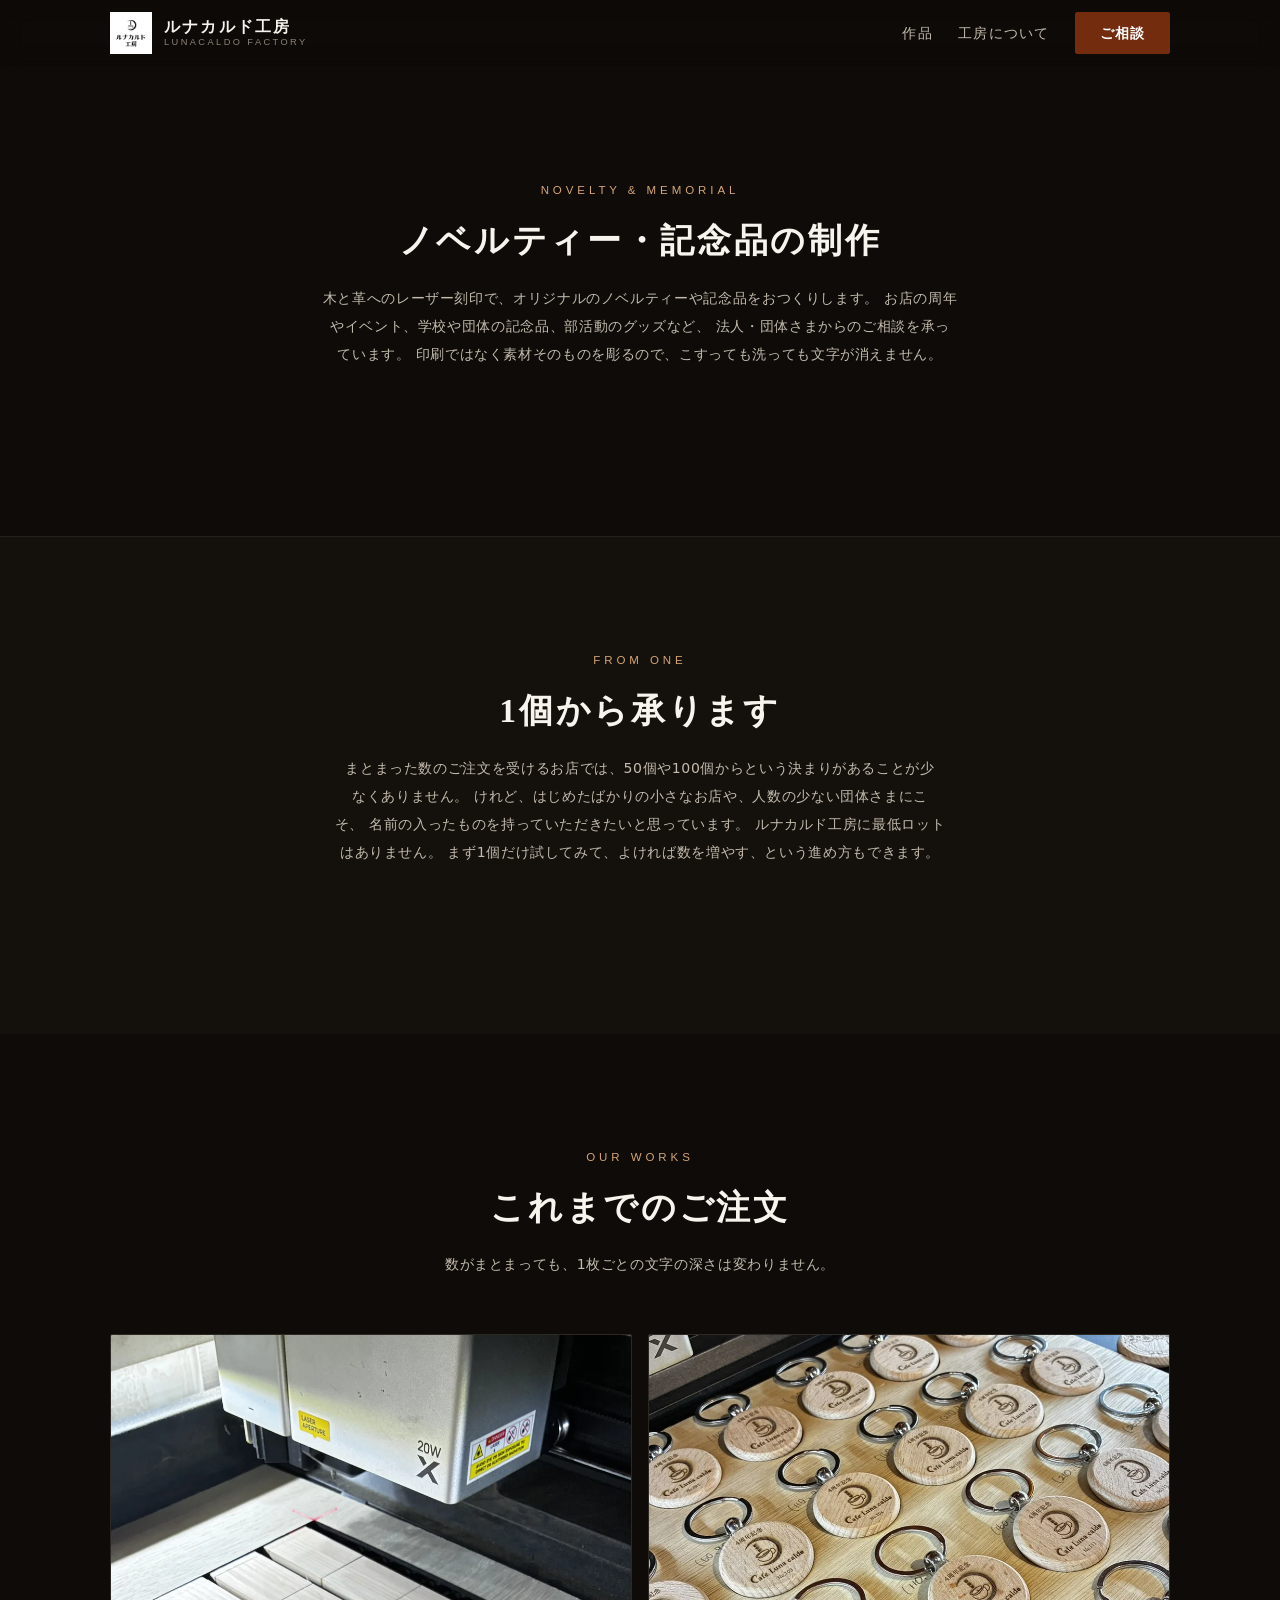
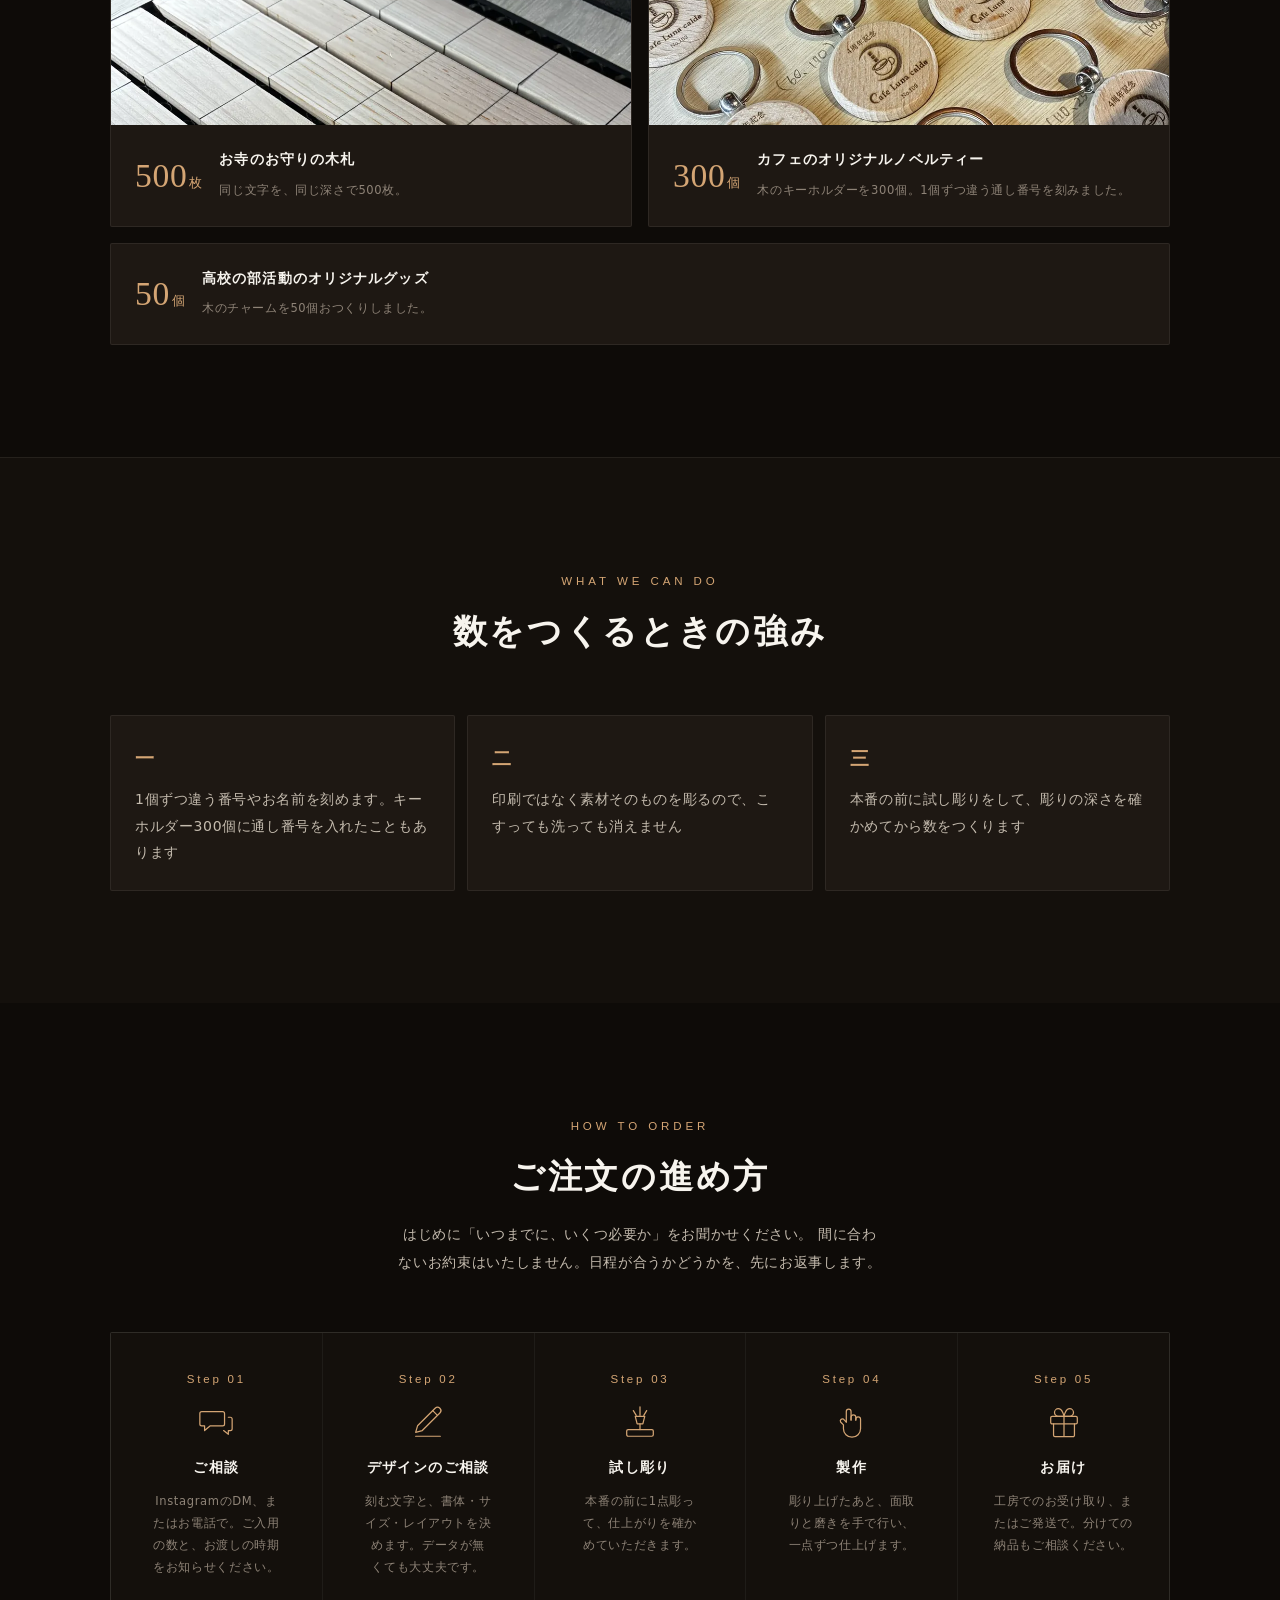
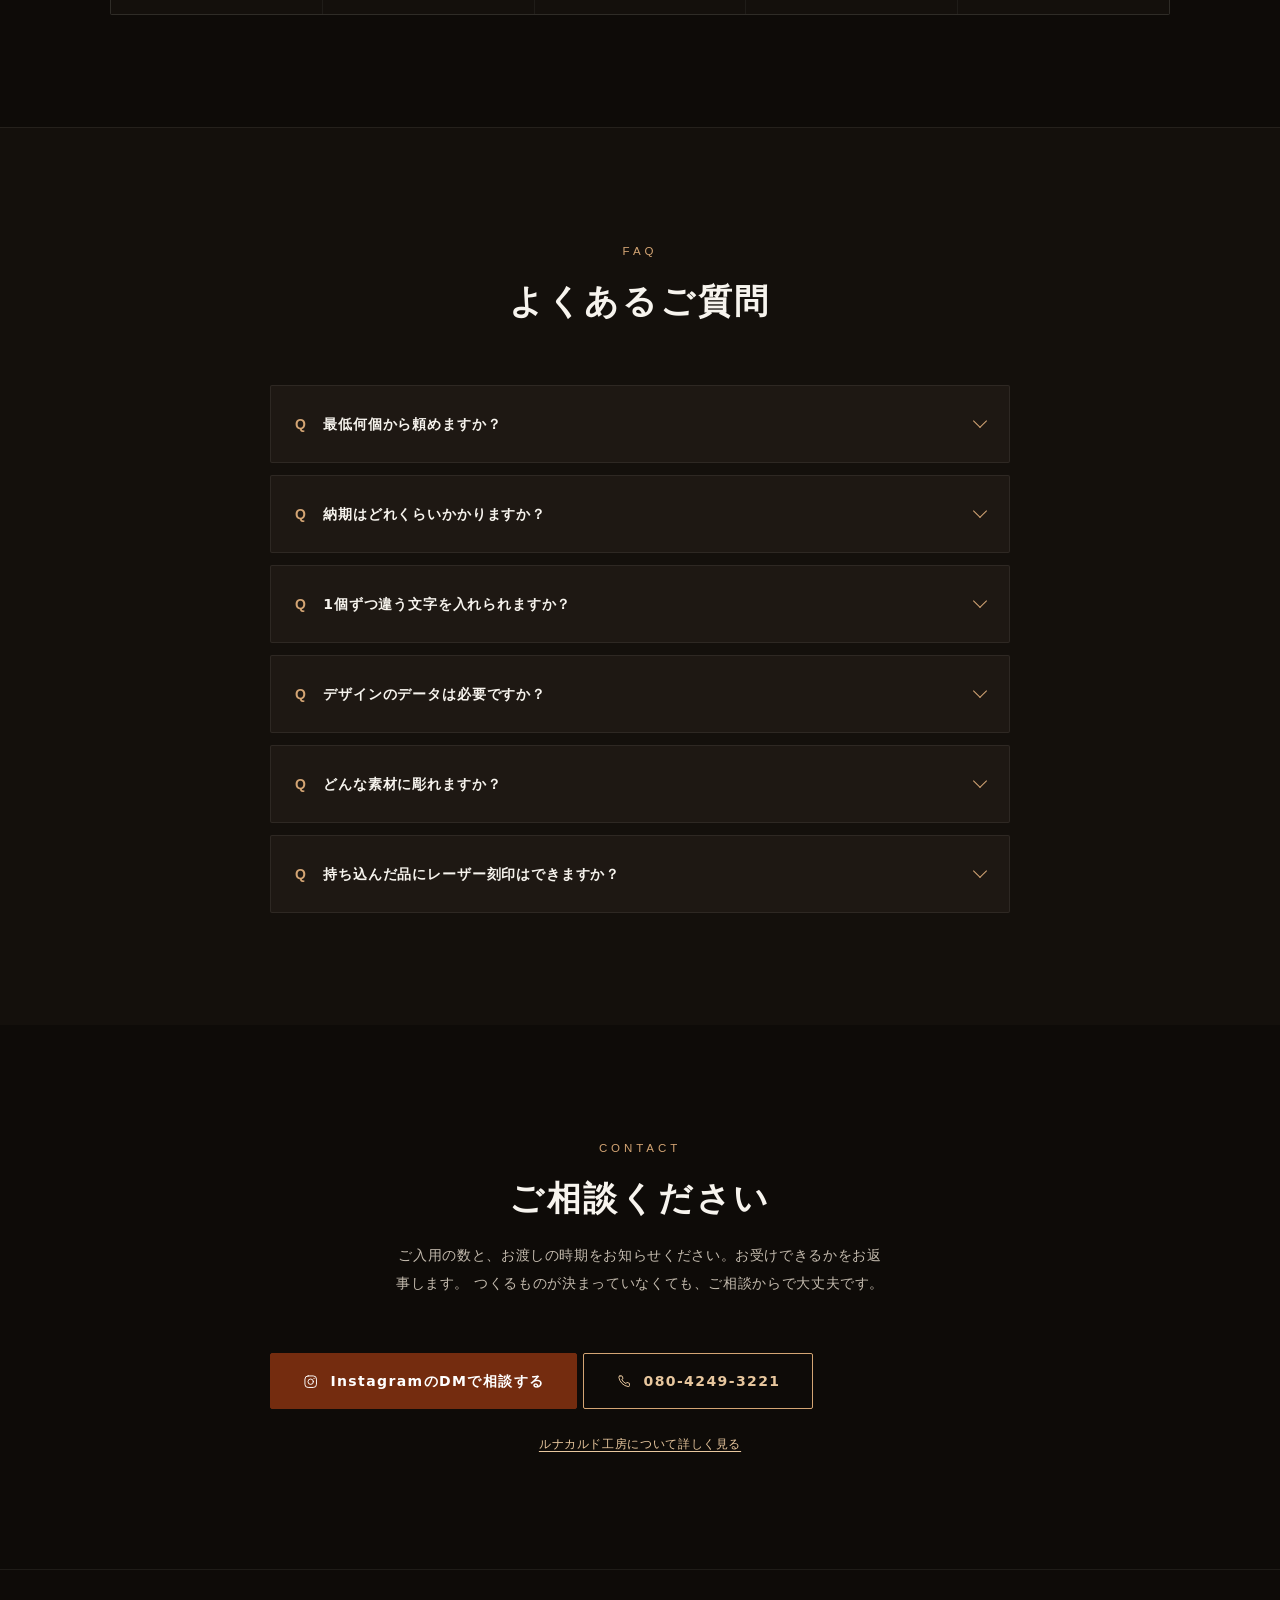
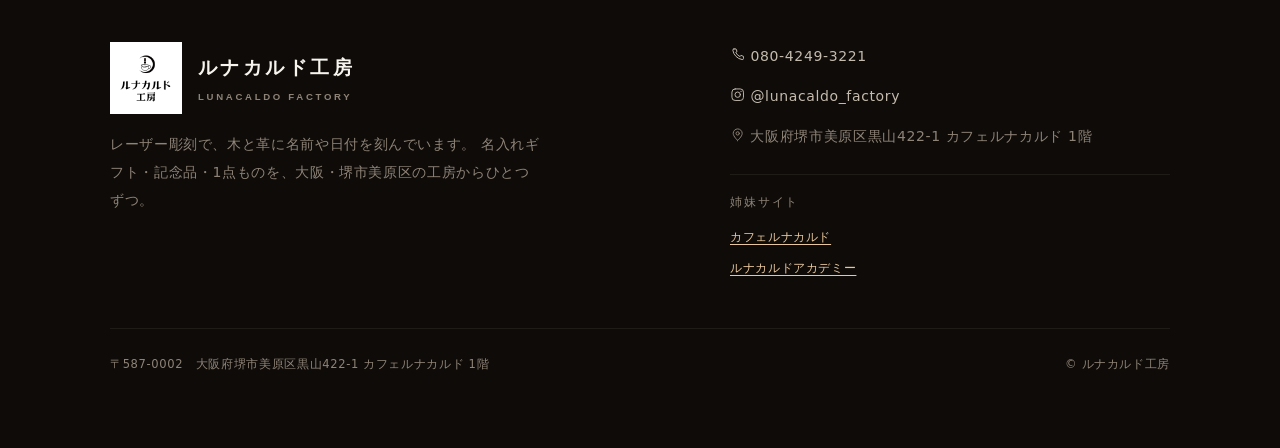
==== novelty/index.html @ d17259d8 "ノベルティー・記念品のページを独立させた 1ページしか無いと、Googleに見せられる入口が1つしかない。トップの題は 「名入れ・レーザー刻印のオーダーメイド」で個人のお客さま向けの言葉なので、 「ノ" ====
<!DOCTYPE html>
<html lang="ja">
<head>
<meta charset="UTF-8">
<meta name="viewport" content="width=device-width, initial-scale=1">
<title>オリジナルノベルティー・記念品の制作｜ルナカルド工房（大阪・堺市美原区）</title>
<meta name="description" content="木と革へのレーザー刻印で、オリジナルノベルティーや記念品をおつくりします。1個から承ります。お寺のお守りの木札500枚、木製キーホルダー300個などの実績があります。1個ずつ違う番号や名前を刻むこともできます。大阪・堺市美原区の工房です。">
<meta name="theme-color" content="#0E0B08">
<link rel="canonical" href="https://lunacaldofactory.com/novelty/">
<link rel="icon" href="/img/favicon.png" sizes="180x180">
<link rel="apple-touch-icon" href="/img/favicon.png">
<link rel="stylesheet" href="/css/style.css?v=1b6798e3">
<script>
/* JSが有効な間だけスクロール演出を有効にする。
   万一 main.js が読み込めなかったときは .js を外し、全内容を素のまま表示する。 */
document.documentElement.classList.add('js');
setTimeout(function () {
  if (!window.__lcfReady) document.documentElement.classList.remove('js');
}, 4000);
</script>

<!-- OGP -->
<meta property="og:type" content="website">
<meta property="og:site_name" content="ルナカルド工房">
<meta property="og:title" content="オリジナルノベルティー・記念品の制作｜ルナカルド工房">
<meta property="og:description" content="木と革へのレーザー刻印で、オリジナルノベルティーや記念品を1個からおつくりします。1個ずつ違う番号や名前を刻むこともできます。">
<meta property="og:url" content="https://lunacaldofactory.com/novelty/">
<meta property="og:image" content="https://lunacaldofactory.com/img/bulk-novelty.jpg">
<meta property="og:locale" content="ja_JP">
<meta name="twitter:card" content="summary_large_image">

<!-- 構造化データ -->
<script type="application/ld+json">
{
  "@context": "https://schema.org",
  "@graph": [
    {
      "@type": "Service",
      "@id": "https://lunacaldofactory.com/novelty/#service",
      "name": "オリジナルノベルティー・記念品の制作",
      "serviceType": "レーザー刻印によるノベルティー・記念品の製作",
      "description": "木と革へのレーザー刻印で、オリジナルノベルティーや記念品をおつくりします。1個から承ります。1個ずつ違う番号やお名前を刻むこともできます。",
      "url": "https://lunacaldofactory.com/novelty/",
      "image": "https://lunacaldofactory.com/img/bulk-novelty.jpg",
      "areaServed": [
        { "@type": "AdministrativeArea", "name": "大阪府堺市美原区" },
        { "@type": "AdministrativeArea", "name": "大阪府" }
      ],
      "provider": { "@id": "https://lunacaldofactory.com/#organization" }
    },
    {
      "@type": "BreadcrumbList",
      "itemListElement": [
        { "@type": "ListItem", "position": 1, "name": "ルナカルド工房", "item": "https://lunacaldofactory.com/" },
        { "@type": "ListItem", "position": 2, "name": "ノベルティー・記念品の制作" }
      ]
    }
  ]
}
</script>
<script type="application/ld+json">
{
  "@context": "https://schema.org",
  "@type": "FAQPage",
  "mainEntity": [
    { "@type": "Question", "name": "最低何個から頼めますか？", "acceptedAnswer": { "@type": "Answer", "text": "1個から承ります。小さなお店や団体さまにも使っていただきたいので、最低ロットは設けていません。数がまとまったご注文も、これまでに500枚までお受けしています。" } },
    { "@type": "Question", "name": "納期はどれくらいかかりますか？", "acceptedAnswer": { "@type": "Answer", "text": "大きさや彫る内容、数によって変わるため、一概にお答えするのが難しいところです。そのぶん、いつまでに必要かを先にお知らせください。間に合わないお約束はいたしません。日程が合うかどうかを、はじめにお返事します。" } },
    { "@type": "Question", "name": "1個ずつ違う文字を入れられますか？", "acceptedAnswer": { "@type": "Answer", "text": "できます。木製キーホルダー300個のご注文では、1個ずつ違う通し番号を刻みました。お名前や日付を1点ずつ変えることもできます。" } },
    { "@type": "Question", "name": "デザインのデータは必要ですか？", "acceptedAnswer": { "@type": "Answer", "text": "お持ちでしたらお送りください。無くても大丈夫です。刻みたい文字と、だいたいの雰囲気をお聞かせいただければ、書体やレイアウトをご相談しながら決めていきます。" } },
    { "@type": "Question", "name": "どんな素材に彫れますか？", "acceptedAnswer": { "@type": "Answer", "text": "木と革に彫っています。印刷ではなく素材そのものを彫るので、こすっても洗っても消えません。" } },
    { "@type": "Question", "name": "持ち込んだ品にレーザー刻印はできますか？", "acceptedAnswer": { "@type": "Answer", "text": "条件が合えばお受けしています。ただし、お持ちの品は本番と同じもので試し彫りができないぶん、仕上がりが思ったとおりにならないことがあります。替えのきかない品であればなおさらです。その可能性をご承知いただけることが条件になります。まずは品物のお写真をお送りいただければ、お受けできるかをお返事します。" } }
  ]
}
</script>
</head>
<body>

<a class="skip-link" href="#main">本文へスキップ</a>

<!-- ===== アイコン ===== -->
<svg width="0" height="0" style="position:absolute" aria-hidden="true" focusable="false">
  <defs>
    <symbol id="ico-tel" viewBox="0 0 24 24" fill="none" stroke="currentColor"
            stroke-width="1.5" stroke-linecap="round" stroke-linejoin="round">
      <path d="M6.2 3h3.2l1.6 4-2 1.3a12.5 12.5 0 0 0 6.7 6.7l1.3-2 4 1.6v3.2a1.8 1.8 0 0 1-2 1.8A17.6 17.6 0 0 1 4.4 5a1.8 1.8 0 0 1 1.8-2z"/>
    </symbol>
    <symbol id="ico-ig" viewBox="0 0 24 24" fill="none" stroke="currentColor"
            stroke-width="1.5" stroke-linecap="round" stroke-linejoin="round">
      <rect x="3" y="3" width="18" height="18" rx="5"/>
      <circle cx="12" cy="12" r="4.2"/>
      <circle cx="17.2" cy="6.8" r="1" fill="currentColor" stroke="none"/>
    </symbol>
    <symbol id="ico-up" viewBox="0 0 24 24" fill="none" stroke="currentColor"
            stroke-width="1.5" stroke-linecap="round" stroke-linejoin="round">
      <path d="M12 19V5M5 12l7-7 7 7"/>
    </symbol>
    <symbol id="ico-pin" viewBox="0 0 24 24" fill="none" stroke="currentColor"
            stroke-width="1.5" stroke-linecap="round" stroke-linejoin="round">
      <path d="M12 21s7-6.2 7-11a7 7 0 1 0-14 0c0 4.8 7 11 7 11z"/>
      <circle cx="12" cy="10" r="2.6"/>
    </symbol>
    <symbol id="ico-talk" viewBox="0 0 40 40" fill="none" stroke="currentColor"
            stroke-width="1.3" stroke-linecap="round" stroke-linejoin="round">
      <path d="M5 9h22a2 2 0 0 1 2 2v11a2 2 0 0 1-2 2H14l-6 5v-5H5a2 2 0 0 1-2-2V11a2 2 0 0 1 2-2z"/>
      <path d="M33 15h2a2 2 0 0 1 2 2v10a2 2 0 0 1-2 2h-2v4l-5-4"/>
    </symbol>
    <symbol id="ico-pen" viewBox="0 0 40 40" fill="none" stroke="currentColor"
            stroke-width="1.3" stroke-linecap="round" stroke-linejoin="round">
      <path d="M27.5 5.5a3.5 3.5 0 0 1 5 5L14 29l-7 2 2-7z"/>
      <path d="M25 8l5 5M7 35h26"/>
    </symbol>
    <symbol id="ico-beam" viewBox="0 0 40 40" fill="none" stroke="currentColor"
            stroke-width="1.3" stroke-linecap="round" stroke-linejoin="round">
      <path d="M20 4v9M13 8l3 5M27 8l-3 5"/>
      <path d="M15 14h10l-2 8h-6z"/>
      <path d="M20 22v6"/>
      <rect x="6" y="28" width="28" height="7" rx="1.5"/>
    </symbol>
    <symbol id="ico-hand" viewBox="0 0 40 40" fill="none" stroke="currentColor"
            stroke-width="1.3" stroke-linecap="round" stroke-linejoin="round">
      <path d="M14 20V9a2.5 2.5 0 0 1 5 0v9"/>
      <path d="M19 18v-3a2.5 2.5 0 0 1 5 0v3"/>
      <path d="M24 18v-1a2.5 2.5 0 0 1 5 0v10c0 5-4 9-9 9s-9-4-9-9v-4l-3-3a2.2 2.2 0 0 1 3-3l3 3"/>
    </symbol>
    <symbol id="ico-gift" viewBox="0 0 40 40" fill="none" stroke="currentColor"
            stroke-width="1.3" stroke-linecap="round" stroke-linejoin="round">
      <rect x="6" y="14" width="28" height="8" rx="1.5"/>
      <path d="M9 22v12a1.5 1.5 0 0 0 1.5 1.5h19A1.5 1.5 0 0 0 31 34V22M20 14v21.5"/>
      <path d="M20 14s-1.5-8-6-8a3.5 3.5 0 0 0 0 8zM20 14s1.5-8 6-8a3.5 3.5 0 0 1 0 8z"/>
    </symbol>
  </defs>
</svg>

<!-- ===== ヘッダー ===== -->
<header class="header">
  <div class="header__inner">
    <a class="header__brand" href="/">
      <img class="header__mark" src="/img/logo.png" alt="" width="42" height="42">
      <span class="header__name">ルナカルド工房<small>Lunacaldo Factory</small></span>
    </a>
    <nav class="header__nav" aria-label="サイト内ナビゲーション">
      <a href="/#works" data-optional>作品</a>
      <a href="/">工房について</a>
      <a class="btn btn--primary" href="#contact"><span>ご相談</span></a>
    </nav>
  </div>
  <div class="header__progress" aria-hidden="true"></div>
</header>


<main id="main">

<!-- ===== 1. 見出し ===== -->
<section class="section" id="top">
  <div class="wrap wrap--narrow">
    <div class="section__head section__head--center reveal">
      <span class="eyebrow">Novelty &amp; Memorial</span>
      <h1 class="section__title">ノベルティー・記念品の制作</h1>
      <p class="section__lead">
        木と革へのレーザー刻印で、オリジナルのノベルティーや記念品をおつくりします。
        お店の周年やイベント、学校や団体の記念品、部活動のグッズなど、
        法人・団体さまからのご相談を承っています。
        印刷ではなく素材そのものを彫るので、こすっても洗っても文字が消えません。
      </p>
    </div>
  </div>
</section>


<!-- ===== 2. 1個から ===== -->
<section class="section section--raised section--edge" id="one">
  <div class="wrap wrap--narrow">
    <div class="section__head section__head--center reveal">
      <span class="eyebrow">From One</span>
      <h2 class="section__title">1個から承ります</h2>
      <p class="section__lead">
        まとまった数のご注文を受けるお店では、50個や100個からという決まりがあることが少なくありません。
        けれど、はじめたばかりの小さなお店や、人数の少ない団体さまにこそ、
        名前の入ったものを持っていただきたいと思っています。
        ルナカルド工房に最低ロットはありません。
        まず1個だけ試してみて、よければ数を増やす、という進め方もできます。
      </p>
    </div>
  </div>
</section>


<!-- ===== 3. これまでのご注文 ===== -->
<section class="section" id="works">
  <div class="wrap">
    <div class="section__head section__head--center reveal">
      <span class="eyebrow">Our Works</span>
      <h2 class="section__title">これまでのご注文</h2>
      <p class="section__lead">
        数がまとまっても、1枚ごとの文字の深さは変わりません。
      </p>
    </div>

    <ul class="bulk stagger">
      <li>
        <div class="bulk__thumb">
          <picture>
            <source srcset="/img/bulk-omamori.webp" type="image/webp">
            <img src="/img/bulk-omamori.jpg" alt="レーザー彫刻機の台いっぱいに並んだ、お寺のお守りの木札500枚"
                 width="1000" height="750" loading="lazy">
          </picture>
        </div>
        <div class="bulk__row">
          <span class="bulk__count">500<small>枚</small></span>
          <div class="bulk__body">
            <h3>お寺のお守りの木札</h3>
            <p>同じ文字を、同じ深さで500枚。</p>
          </div>
        </div>
      </li>
      <li>
        <div class="bulk__thumb">
          <picture>
            <source srcset="/img/bulk-novelty.webp" type="image/webp">
            <img src="/img/bulk-novelty.jpg" alt="1個ずつ違う通し番号とロゴを彫った、木のキーホルダー300個"
                 width="1000" height="750" loading="lazy">
          </picture>
        </div>
        <div class="bulk__row">
          <span class="bulk__count">300<small>個</small></span>
          <div class="bulk__body">
            <h3>カフェのオリジナルノベルティー</h3>
            <p>木のキーホルダーを300個。1個ずつ違う通し番号を刻みました。</p>
          </div>
        </div>
      </li>
      <li class="bulk--wide">
        <div class="bulk__row">
          <span class="bulk__count">50<small>個</small></span>
          <div class="bulk__body">
            <h3>高校の部活動のオリジナルグッズ</h3>
            <p>木のチャームを50個おつくりしました。</p>
          </div>
        </div>
      </li>
    </ul>
  </div>
</section>


<!-- ===== 4. 数をつくるときの強み ===== -->
<section class="section section--raised section--edge" id="can">
  <div class="wrap">
    <div class="section__head section__head--center reveal">
      <span class="eyebrow">What We Can Do</span>
      <h2 class="section__title">数をつくるときの強み</h2>
    </div>

    <ul class="creed stagger">
      <li>
        <b>一</b>
        <span>1個ずつ違う番号やお名前を刻めます。キーホルダー300個に通し番号を入れたこともあります</span>
      </li>
      <li>
        <b>二</b>
        <span>印刷ではなく素材そのものを彫るので、こすっても洗っても消えません</span>
      </li>
      <li>
        <b>三</b>
        <span>本番の前に試し彫りをして、彫りの深さを確かめてから数をつくります</span>
      </li>
    </ul>
  </div>
</section>


<!-- ===== 5. 進め方 ===== -->
<section class="section" id="order">
  <div class="wrap">
    <div class="section__head section__head--center reveal">
      <span class="eyebrow">How to Order</span>
      <h2 class="section__title">ご注文の進め方</h2>
      <p class="section__lead">
        はじめに「いつまでに、いくつ必要か」をお聞かせください。
        間に合わないお約束はいたしません。日程が合うかどうかを、先にお返事します。
      </p>
    </div>

    <ul class="flow stagger">
      <li>
        <span class="flow__step">Step 01</span>
        <svg class="flow__icon" aria-hidden="true" focusable="false"><use href="#ico-talk"/></svg>
        <h3>ご相談</h3>
        <p>InstagramのDM、またはお電話で。ご入用の数と、お渡しの時期をお知らせください。</p>
      </li>
      <li>
        <span class="flow__step">Step 02</span>
        <svg class="flow__icon" aria-hidden="true" focusable="false"><use href="#ico-pen"/></svg>
        <h3>デザインのご相談</h3>
        <p>刻む文字と、書体・サイズ・レイアウトを決めます。データが無くても大丈夫です。</p>
      </li>
      <li>
        <span class="flow__step">Step 03</span>
        <svg class="flow__icon" aria-hidden="true" focusable="false"><use href="#ico-beam"/></svg>
        <h3>試し彫り</h3>
        <p>本番の前に1点彫って、仕上がりを確かめていただきます。</p>
      </li>
      <li>
        <span class="flow__step">Step 04</span>
        <svg class="flow__icon" aria-hidden="true" focusable="false"><use href="#ico-hand"/></svg>
        <h3>製作</h3>
        <p>彫り上げたあと、面取りと磨きを手で行い、一点ずつ仕上げます。</p>
      </li>
      <li>
        <span class="flow__step">Step 05</span>
        <svg class="flow__icon" aria-hidden="true" focusable="false"><use href="#ico-gift"/></svg>
        <h3>お届け</h3>
        <p>工房でのお受け取り、またはご発送で。分けての納品もご相談ください。</p>
      </li>
    </ul>
  </div>
</section>


<!-- ===== 6. よくあるご質問 ===== -->
<section class="section section--raised section--edge" id="faq">
  <div class="wrap wrap--narrow">
    <div class="section__head section__head--center reveal">
      <span class="eyebrow">FAQ</span>
      <h2 class="section__title">よくあるご質問</h2>
    </div>

    <div class="faq reveal" data-reveal="fade">
      <details>
        <summary><span class="q">Q</span>最低何個から頼めますか？</summary>
        <div class="faq__answer">
          <p>1個から承ります。小さなお店や団体さまにも使っていただきたいので、最低ロットは設けていません。数がまとまったご注文も、これまでに500枚までお受けしています。</p>
        </div>
      </details>
      <details>
        <summary><span class="q">Q</span>納期はどれくらいかかりますか？</summary>
        <div class="faq__answer">
          <p>大きさや彫る内容、数によって変わるため、一概にお答えするのが難しいところです。そのぶん、いつまでに必要かを先にお知らせください。間に合わないお約束はいたしません。日程が合うかどうかを、はじめにお返事します。</p>
        </div>
      </details>
      <details>
        <summary><span class="q">Q</span>1個ずつ違う文字を入れられますか？</summary>
        <div class="faq__answer">
          <p>できます。木製キーホルダー300個のご注文では、1個ずつ違う通し番号を刻みました。お名前や日付を1点ずつ変えることもできます。</p>
        </div>
      </details>
      <details>
        <summary><span class="q">Q</span>デザインのデータは必要ですか？</summary>
        <div class="faq__answer">
          <p>お持ちでしたらお送りください。無くても大丈夫です。刻みたい文字と、だいたいの雰囲気をお聞かせいただければ、書体やレイアウトをご相談しながら決めていきます。</p>
        </div>
      </details>
      <details>
        <summary><span class="q">Q</span>どんな素材に彫れますか？</summary>
        <div class="faq__answer">
          <p>木と革に彫っています。印刷ではなく素材そのものを彫るので、こすっても洗っても消えません。</p>
        </div>
      </details>
      <details>
        <summary><span class="q">Q</span>持ち込んだ品にレーザー刻印はできますか？</summary>
        <div class="faq__answer">
          <p>条件が合えばお受けしています。ただし、お持ちの品は本番と同じもので試し彫りができないぶん、仕上がりが思ったとおりにならないことがあります。替えのきかない品であればなおさらです。その可能性をご承知いただけることが条件になります。まずは品物のお写真をお送りいただければ、お受けできるかをお返事します。</p>
        </div>
      </details>
    </div>
  </div>
</section>


<!-- ===== 7. ご相談 ===== -->
<section class="section" id="contact">
  <div class="wrap wrap--narrow">
    <div class="section__head section__head--center reveal">
      <span class="eyebrow">Contact</span>
      <h2 class="section__title">ご相談ください</h2>
      <p class="section__lead">
        ご入用の数と、お渡しの時期をお知らせください。お受けできるかをお返事します。
        つくるものが決まっていなくても、ご相談からで大丈夫です。
      </p>
    </div>

    <div class="btns reveal" data-reveal="fade" style="justify-content:center">
      <a class="btn btn--primary" href="https://www.instagram.com/lunacaldo_factory/" target="_blank" rel="noopener">
        <svg class="btn__icon" aria-hidden="true" focusable="false"><use href="#ico-ig"/></svg>
        <span>InstagramのDMで相談する</span>
      </a>
      <a class="btn btn--maple" href="tel:08042493221">
        <svg class="btn__icon" aria-hidden="true" focusable="false"><use href="#ico-tel"/></svg>
        <span>080-4249-3221</span>
      </a>
    </div>

    <p class="flow__note reveal" data-reveal="fade">
      <a href="/">ルナカルド工房について詳しく見る</a>
    </p>
  </div>
</section>

</main>


<footer class="footer">
  <div class="wrap">
    <div class="footer__top">
      <div>
        <div class="footer__brand">
          <img class="footer__mark" src="/img/logo.png" alt="" width="72" height="72" loading="lazy">
          <p class="footer__name">ルナカルド工房<small>Lunacaldo Factory</small></p>
        </div>
        <p class="footer__desc">
          レーザー彫刻で、木と革に名前や日付を刻んでいます。
          名入れギフト・記念品・1点ものを、大阪・堺市美原区の工房からひとつずつ。
        </p>
      </div>

      <div>
        <div class="footer__contact">
          <a href="tel:08042493221">
            <svg class="btn__icon" style="display:inline-block;vertical-align:-.15em" aria-hidden="true" focusable="false"><use href="#ico-tel"/></svg>
            080-4249-3221
          </a>
          <a href="https://www.instagram.com/lunacaldo_factory/" target="_blank" rel="noopener">
            <svg class="btn__icon" style="display:inline-block;vertical-align:-.15em" aria-hidden="true" focusable="false"><use href="#ico-ig"/></svg>
            @lunacaldo_factory
          </a>
          <span class="t-muted">
            <svg class="btn__icon" style="display:inline-block;vertical-align:-.15em" aria-hidden="true" focusable="false"><use href="#ico-pin"/></svg>
            大阪府堺市美原区黒山422-1 カフェルナカルド 1階
          </span>
        </div>

        <div class="footer__sites">
          <b>姉妹サイト</b>
          <a href="https://cafelunacaldo.com/" target="_blank" rel="noopener">カフェルナカルド</a>
          <a href="https://lunacaldoacademy.com/" target="_blank" rel="noopener">ルナカルドアカデミー</a>
        </div>
      </div>
    </div>

    <div class="footer__bottom">
      <span>〒587-0002　大阪府堺市美原区黒山422-1 カフェルナカルド 1階</span>
      <span>&copy; ルナカルド工房</span>
    </div>
  </div>
</footer>


<!-- ===== スマホ固定CTA ===== -->
<div class="sticky-cta">
  <a class="is-tel" href="tel:08042493221">
    <svg aria-hidden="true" focusable="false"><use href="#ico-tel"/></svg>
    電話する
  </a>
  <a class="is-order" href="#contact">数量・時期を相談する</a>
</div>

<!-- ===== トップへ戻る ===== -->
<a class="to-top" href="#top" aria-label="ページの先頭へ戻る">
  <svg aria-hidden="true" focusable="false"><use href="#ico-up"/></svg>
</a>

<script src="/js/main.js?v=399ac4eb" defer></script>
</body>
</html>
---- css/style.css ----
@charset "UTF-8";
/* ===================================================================
   ルナカルド工房 公式サイト
   黒基調 / 1ページ完結 / 依存ライブラリなし
   姉妹サイト ルナカルドアカデミー の設計を踏襲し、
   色とタイポグラフィを工房のブランドに差し替えている
   （正本: sns-bot/src/factory/brand.py の WHITE/BLACK/WALNUT/MAPLE/MAHOGANY）
   =================================================================== */

/* -------------------------------------------------------------
   1. デザイントークン
   ------------------------------------------------------------- */
:root {
  color-scheme: dark;

  /* 面。純黒ではなく茶に寄せた黒を使い、木の深みを地の色で出している */
  --ink:        #0E0B08;   /* 基本の背景 */
  --ink-2:      #14100C;   /* わずかに浮いた背景 */
  /* カードの背景。明るさだけで差をつけると冷たくなるので、茶方向へ振っている。
     もっとはっきり分けたい場合は #241D16 あたりまでが目安 */
  --surface:    #1E1813;   /* カード */
  --surface-2:  #2A221A;   /* カードの中の面（--surface より明るく保つ） */
  --line:       rgba(247, 244, 238, .12);
  --line-soft:  rgba(247, 244, 238, .07);

  /* 文字。純白より少し暖かい紙白 */
  --text:       #F7F4EE;
  --text-2:     #C4BBAE;
  --muted:      #8E8377;

  /* アクセント（木材名＝ブランドの色名。本文では素材名として使わない） */
  --mahogany:    #742C0F;  /* 赤みのある深褐色。CTAの地色 */
  --mahogany-lt: #A8481F;  /* hover でワイプする明るい版 */
  --maple:       #D4A574;  /* 明るい琥珀。主アクセント（罫・アイコン・見出し） */
  --maple-lt:    #E8C79E;
  --walnut:      #5C4033;  /* 落ち着いた濃い茶。区切りや帯に使う */

  /* 余白 */
  --s-1: .25rem;  --s-2: .5rem;   --s-3: .75rem;  --s-4: 1rem;
  --s-5: 1.5rem;  --s-6: 2rem;    --s-7: 3rem;    --s-8: 4.5rem;
  --sec-pad: clamp(3.5rem, 10vw, 7rem);

  /* 文字サイズ */
  --ts-display: clamp(1.9rem, 6.2vw, 3.7rem);
  --ts-h2:      clamp(1.4rem, 4vw, 2.1rem);
  --ts-h3:      clamp(1.02rem, 2.8vw, 1.2rem);
  --ts-body:    clamp(.9rem, 2.5vw, 1rem);
  --ts-small:   clamp(.8rem, 2.2vw, .875rem);
  --ts-tiny:    .72rem;

  --wrap: 1140px;
  --wrap-narrow: 820px;
  --pad-x: clamp(1.25rem, 5vw, 2.5rem);
  --header-h: 66px;

  /* webフォントは読み込まない（リクエストゼロ）。
     本文はゴシックで可読性を確保し、見出しだけ明朝にして工房らしさを出す */
  --font: "Hiragino Sans", "Hiragino Kaku Gothic ProN", "Yu Gothic Medium",
          "Yu Gothic", "Noto Sans JP", Meiryo, system-ui, sans-serif;
  --font-mincho: "Hiragino Mincho ProN", "Hiragino Mincho Pro", "Yu Mincho",
          YuMincho, "Noto Serif JP", "Yu Mincho Medium", "MS PMincho", serif;
  --font-en: "Helvetica Neue", Arial, "Hiragino Sans", sans-serif;

  --ease: cubic-bezier(.22, 1, .36, 1);
  --ease-soft: cubic-bezier(.4, 0, .2, 1);   /* ゆっくり始まってゆっくり止まる */
}

/* -------------------------------------------------------------
   2. リセット & ベース
   ------------------------------------------------------------- */
*, *::before, *::after { box-sizing: border-box; }

html {
  scroll-behavior: smooth;
  scroll-padding-top: calc(var(--header-h) + 1rem);
  -webkit-text-size-adjust: 100%;
}

body {
  margin: 0;
  font-family: var(--font);
  font-size: var(--ts-body);
  font-weight: 400;
  line-height: 2;
  letter-spacing: .04em;
  color: var(--text);
  background: var(--ink);
  overflow-x: hidden;
  overflow-wrap: anywhere;
  word-break: normal;
  line-break: strict;
  -webkit-font-smoothing: antialiased;
}

img, svg, picture { max-width: 100%; display: block; }
img { height: auto; }
a { color: var(--maple-lt); text-underline-offset: .25em; }

/* 見出しは明朝。Windows の游明朝は細く出るため、字間を広げて線の細さを保たせる */
h1, h2, h3, h4 {
  margin: 0;
  font-family: var(--font-mincho);
  font-weight: 600;
  line-height: 1.6;
  letter-spacing: .08em;
}
p { margin: 0 0 1.2em; }
p:last-child { margin-bottom: 0; }
ul, ol { margin: 0; padding: 0; list-style: none; }

/* 行末に1語だけ取り残されるのを防ぐ。ここ1か所で全体の折り返しを調整している。
   pretty  = 長めの本文向け。最終行が短くなりすぎないよう最後だけ整える
   balance = 短い見出し・キャプション向け。全部の行を同じくらいの長さにそろえる
   （balance は6行程度までの短い文章が対象。長文に使うと効かない）
   ※ 対象がインライン要素のときは display:block も必要（例：.shop span） */
p, li, dd, dt, figcaption, summary, h1, h2, h3, h4 { text-wrap: pretty; }

.section__title,
.section__lead,
.hero__desc,
.shop span,
.flow h3,
.flow p,
.care__list h3,
.work__name {
  text-wrap: balance;
}

::selection { background: var(--mahogany); color: #fff; }

:focus-visible {
  outline: 2px solid var(--maple);
  outline-offset: 3px;
}

.sr-only {
  position: absolute; width: 1px; height: 1px;
  padding: 0; margin: -1px; overflow: hidden;
  clip: rect(0 0 0 0); white-space: nowrap; border: 0;
}

.skip-link {
  position: absolute; left: var(--s-4); top: -4rem; z-index: 200;
  background: var(--maple); color: var(--ink);
  padding: var(--s-2) var(--s-4);
  text-decoration: none; font-weight: 600;
  transition: top .2s;
}
.skip-link:focus { top: var(--s-2); }

/* -------------------------------------------------------------
   3. 共通部品
   ------------------------------------------------------------- */
.wrap {
  width: 100%;
  max-width: var(--wrap);
  margin-inline: auto;
  padding-inline: var(--pad-x);
  position: relative;
  z-index: 1;
}
.wrap--narrow { max-width: var(--wrap-narrow); }

.section { position: relative; padding-block: var(--sec-pad); }
.section--raised { background: var(--ink-2); }
.section--edge { border-top: 1px solid var(--line-soft); }

/* 木肌の色を引いた細い罫 */
.rule {
  height: 2px;
  border: 0;
  margin: 0;
  background: linear-gradient(90deg, var(--maple), rgba(212, 165, 116, .15) 55%, transparent);
}

.eyebrow {
  display: block;
  font-family: var(--font-en);
  font-size: var(--ts-tiny);
  letter-spacing: .34em;
  text-transform: uppercase;
  color: var(--maple);
  margin-bottom: var(--s-3);
}

.section__head { margin-bottom: clamp(2rem, 6vw, 3.5rem); }
.section__head--center { text-align: center; }
.section__title {
  font-size: var(--ts-h2);
  font-weight: 600;
}
.section__lead {
  margin-top: var(--s-4);
  color: var(--text-2);
  font-size: var(--ts-small);
  max-width: 46em;
}
.section__head--center .section__lead { margin-inline: auto; }

.t-maple { color: var(--maple); }
.t-muted { color: var(--muted); }

/* ラベル */
.tag {
  display: inline-block;
  background: var(--mahogany);
  color: #fff;
  font-size: var(--ts-tiny);
  font-weight: 600;
  letter-spacing: .08em;
  padding: .25em 1em;
  border-radius: 2px;
}
.tag--ghost {
  background: transparent;
  border: 1px solid var(--maple);
  color: var(--maple);
}

/* ボタン */
.btn {
  display: inline-flex;
  align-items: center;
  justify-content: center;
  gap: var(--s-3);
  min-height: 56px;
  padding: var(--s-3) var(--s-6);
  font-size: var(--ts-small);
  font-weight: 600;
  letter-spacing: .1em;
  text-decoration: none;
  border-radius: 2px;
  border: 1px solid transparent;
  position: relative;
  overflow: hidden;
  transition: color .35s var(--ease), border-color .35s var(--ease), background .35s var(--ease);
}
.btn > * { position: relative; z-index: 1; }
.btn::before {
  content: "";
  position: absolute;
  inset: 0;
  transform: scaleX(0);
  transform-origin: right center;
  transition: transform .45s var(--ease);
}
.btn:hover::before { transform: scaleX(1); transform-origin: left center; }
.btn__icon { width: 1.1em; height: 1.1em; flex: none; }

.btn--primary { background: var(--mahogany); color: #fff; border-color: var(--mahogany); }
.btn--primary::before { background: var(--mahogany-lt); }
.btn--primary:hover { border-color: var(--mahogany-lt); }

.btn--maple { background: transparent; color: var(--maple-lt); border-color: var(--maple); }
.btn--maple::before { background: var(--maple); }
.btn--maple:hover { color: var(--ink); }

.btn--line { background: transparent; color: var(--text); border-color: var(--line); }
.btn--line::before { background: rgba(247, 244, 238, .1); }
.btn--line:hover { border-color: var(--text-2); }

/* -------------------------------------------------------------
   4. ヘッダー
   ------------------------------------------------------------- */
.header {
  position: sticky;
  top: 0;
  z-index: 100;
  background: rgba(14, 11, 8, .72);
  backdrop-filter: blur(14px);
  border-bottom: 1px solid transparent;
  transition: background .4s var(--ease), border-color .4s var(--ease);
}
.header.is-stuck {
  background: rgba(14, 11, 8, .94);
  border-bottom-color: var(--line-soft);
}
.header__progress {
  position: absolute;
  left: 0; bottom: -1px;
  height: 2px; width: 100%;
  transform: scaleX(0);
  transform-origin: 0 50%;
  background: linear-gradient(90deg, var(--mahogany), var(--maple));
}
.header__inner {
  display: flex;
  align-items: center;
  gap: var(--s-4);
  min-height: var(--header-h);
  padding-inline: var(--pad-x);
  max-width: var(--wrap);
  margin-inline: auto;
}
.header__brand {
  display: flex;
  align-items: center;
  gap: var(--s-3);
  text-decoration: none;
  color: inherit;
  flex: none;
}
.header__mark {
  width: 42px; height: 42px;
  object-fit: contain;
  transition: transform .5s var(--ease);
}
.header__brand:hover .header__mark { transform: rotate(-10deg); }
.header__name {
  font-family: var(--font-mincho);
  font-size: .98rem;
  font-weight: 600;
  letter-spacing: .14em;
  line-height: 1.25;
  white-space: nowrap;
}
.header__name small {
  display: block;
  font-family: var(--font-en);
  font-size: .58rem;
  letter-spacing: .26em;
  font-weight: 400;
  color: var(--muted);
  text-transform: uppercase;
}
.header__nav {
  margin-left: auto;
  display: flex;
  align-items: center;
  gap: clamp(.6rem, 2vw, 1.6rem);
}
.header__nav a {
  font-size: var(--ts-small);
  letter-spacing: .08em;
  text-decoration: none;
  color: var(--text-2);
  white-space: nowrap;
  position: relative;
  padding-block: .35rem;
  transition: color .3s var(--ease);
}
.header__nav a::after {
  content: "";
  position: absolute;
  left: 0; bottom: 0;
  width: 100%; height: 1px;
  background: var(--maple);
  transform: scaleX(0);
  transform-origin: right;
  transition: transform .4s var(--ease);
}
.header__nav a:hover { color: var(--text); }
.header__nav a:hover::after,
.header__nav a.is-active::after { transform: scaleX(1); transform-origin: left; }
.header__nav a.is-active { color: var(--maple-lt); }
.header__nav .btn {
  min-height: 40px;
  padding-inline: var(--s-5);
  color: #fff;
}
.header__nav .btn::after { display: none; }

@media (max-width: 860px) {
  .header__name small { display: none; }
  .header__nav a[data-optional] { display: none; }
}
/* 幅が足りない画面では、ヘッダーはブランドとCTAだけに絞る */
@media (max-width: 560px) {
  .header__name { font-size: .88rem; }
  .header__nav a:not(.btn) { display: none; }
  .header__nav .btn { padding-inline: var(--s-4); }
}

/* -------------------------------------------------------------
   5. ヒーロー
   ------------------------------------------------------------- */
.hero {
  position: relative;
  min-height: min(88vh, 780px);
  display: flex;
  align-items: flex-end;
  overflow: hidden;
  background: var(--ink);
  padding-block: clamp(4rem, 14vw, 8rem) clamp(2.5rem, 7vw, 4.5rem);
}

.hero__media { position: absolute; inset: 0; z-index: 0; }
.hero__slider { position: absolute; inset: 0; }
.hero__slide { margin: 0; position: absolute; inset: 0; }
/* img の親は <picture>。ここに高さがないと img の height:100% が auto に落ちて
   object-fit: cover が効かず、画像が枠からはみ出して下側だけ切れてしまう */
.hero__slide picture { display: block; width: 100%; height: 100%; }
.hero__slide img { width: 100%; height: 100%; object-fit: cover; }

/* JSがなければ切り替えられないので1枚目だけ出す */
html:not(.js) .hero__slide:not(.is-current) { display: none; }
/* ふわっと入れ替わる：透明度と、わずかな拡大をゆっくり戻す動きを重ねる */
.js .hero__slide {
  opacity: 0;
  transform: scale(1.05);
  transition: opacity 1.8s var(--ease-soft), transform 3s var(--ease-soft);
  will-change: opacity, transform;
}
.js .hero__slide.is-current { opacity: 1; transform: scale(1); }

/* 文字がのる左側だけを暗くし、右側は作品をそのまま見せる。
   文字の右端はグラデーション上の 53% あたり。そこまでは濃さを保ち、
   そこから先を一気に抜くことで、作品を明るく見せつつ本文の読みやすさを守っている。
   左側も塗りつぶさず、写真がうっすら透ける .82〜.78 にとどめている。
   これ以上薄くすると小さな金文字（.hero__kicker）が 4.5:1 を割るので下げないこと。
   （この値で、8枚のうち最も明るい写真でも 本文4.5:1 / 見出し3:1 を満たす） */
.hero__veil {
  position: absolute;
  inset: 0;
  z-index: 1;
  background:
    linear-gradient(100deg,
      rgba(14,11,8,.82) 0%,
      rgba(14,11,8,.78) 46%,
      rgba(14,11,8,.42) 58%,
      rgba(14,11,8,.08) 70%,
      rgba(14,11,8,0) 84%,
      rgba(14,11,8,0) 100%),
    linear-gradient(180deg, rgba(14,11,8,.32) 0%, transparent 26%, transparent 74%, rgba(14,11,8,.50) 100%);
}
/* 1カラムになる幅では文字が写真の上に重なる。文字は上から26%あたりで始まるので、
   そこまでを大きく明るくして作品を見せ、26%より下は文字が読める濃さを保つ。
   26% の .80 を下げると小さな金文字（.hero__kicker）が読めなくなる */
@media (max-width: 900px) {
  .hero__veil {
    background:
      linear-gradient(180deg,
        rgba(14,11,8,.24) 0%,
        rgba(14,11,8,.18) 14%,
        rgba(14,11,8,.78) 26%,
        rgba(14,11,8,.84) 60%,
        rgba(14,11,8,.90) 100%);
  }
}
.hero__grid {
  position: absolute;
  inset: 0;
  z-index: 2;
  opacity: .14;
  background-image:
    linear-gradient(rgba(247,244,238,.5) 1px, transparent 1px),
    linear-gradient(90deg, rgba(247,244,238,.5) 1px, transparent 1px);
  background-size: 96px 96px;
  mask-image: radial-gradient(ellipse at 70% 40%, #000 10%, transparent 72%);
}

.hero__inner { position: relative; z-index: 3; width: 100%; }
.hero__kicker {
  display: inline-flex;
  align-items: center;
  gap: var(--s-3);
  font-family: var(--font-en);
  font-size: var(--ts-tiny);
  letter-spacing: .3em;
  text-transform: uppercase;
  color: var(--maple);
  margin-bottom: var(--s-5);
}
.hero__kicker::before {
  content: "";
  width: 48px; height: 1px;
  background: var(--maple);
}
.hero__title {
  font-size: var(--ts-display);
  font-weight: 600;
  line-height: 1.5;
  letter-spacing: .09em;
  margin-bottom: var(--s-5);
  text-shadow: 0 2px 30px rgba(0, 0, 0, .6);
}
.hero__title em {
  font-style: normal;
  color: var(--maple-lt);
}
.hero__desc {
  color: var(--text-2);
  font-size: var(--ts-small);
  max-width: 34em;
  margin-bottom: var(--s-6);
}
.hero__actions { display: flex; flex-wrap: wrap; gap: var(--s-3); }
.hero__actions .btn { flex: 1 1 240px; max-width: 320px; }

.hero__tags {
  display: flex;
  flex-wrap: wrap;
  gap: var(--s-3) var(--s-5);
  margin-top: var(--s-6);
  padding-top: var(--s-5);
  border-top: 1px solid var(--line-soft);
  font-size: var(--ts-small);
  color: var(--text-2);
}
.hero__tags span { display: inline-flex; align-items: center; gap: var(--s-2); }
.hero__tags span::before {
  content: "";
  width: 5px; height: 5px;
  background: var(--maple);
  border-radius: 50%;
  flex: none;
}

/* 何枚目を見ているかの表示 */
.hero__dots {
  position: absolute;
  right: var(--pad-x);
  bottom: clamp(2.5rem, 7vw, 4.5rem);
  z-index: 4;
  display: flex;
  gap: var(--s-3);
}
.hero__dot {
  width: 34px; height: 2px;
  padding: 0; border: 0;
  background: rgba(247, 244, 238, .3);
  cursor: pointer;
  transition: background .4s var(--ease);
}
.hero__dot:hover { background: rgba(247, 244, 238, .6); }
.hero__dot[aria-current="true"] { background: var(--maple); }
@media (max-width: 700px) { .hero__dots { display: none; } }

/* -------------------------------------------------------------
   6. 大切にしていること
   ------------------------------------------------------------- */
.belief { display: grid; gap: clamp(2rem, 6vw, 4rem); align-items: center; }
@media (min-width: 900px) { .belief { grid-template-columns: 1.05fr .95fr; } }
.belief__body p { color: var(--text-2); }
.belief__body strong { color: var(--text); font-weight: 600; }
.belief__photo { position: relative; }
.belief__photo img { width: 100%; border-radius: 2px; }
/* 写真の右下にずらした一本罫。額装のような余韻を作る */
.belief__photo::after {
  content: "";
  position: absolute;
  inset: 14px -14px -14px 14px;
  border: 1px solid var(--maple);
  z-index: -1;
}

/* 大切にしている3つのこと。色は下の --value-color の3行だけを触る */
.values {
  display: grid;
  gap: var(--s-3);
  margin-top: var(--s-6);
}
.values > li {
  background: var(--surface);
  border: 1px solid var(--line-soft);
  border-left: 3px solid var(--value-color);
  border-radius: 2px;
  padding: var(--s-4) var(--s-5);
  transition: transform .4s var(--ease), border-color .4s var(--ease);
}
.values > li:hover { transform: translateX(4px); border-color: var(--line); border-left-color: var(--value-color); }
.values__head {
  display: flex;
  align-items: baseline;
  gap: var(--s-3);
  margin-bottom: var(--s-2);
}
.values b {
  font-family: var(--font-mincho);
  font-size: var(--ts-small);
  font-weight: 600;
  letter-spacing: .12em;
  color: var(--value-color);
}
.values__en {
  font-family: var(--font-en);
  font-size: .58rem;
  letter-spacing: .2em;
  text-transform: uppercase;
  color: var(--muted);
}
.values p {
  margin: 0;
  font-size: var(--ts-small);
  color: var(--text-2);
  line-height: 1.7;
}
/* マホガニーはカード上だと暗すぎて読めないため、文字には明るい版を使う
   （--mahogany #742C0F は白文字をのせる地色専用） */
.value--hand   { --value-color: var(--maple); }
.value--heart  { --value-color: #E08A5F; }
.value--time   { --value-color: #C4A484; }

/* -------------------------------------------------------------
   7. 作品のかたち
   ------------------------------------------------------------- */
.works {
  display: grid;
  gap: var(--s-5);
  grid-template-columns: repeat(auto-fit, minmax(270px, 1fr));
}
.work {
  background: var(--surface);
  border: 1px solid var(--line-soft);
  border-radius: 2px;
  overflow: hidden;
  display: flex;
  flex-direction: column;
  transition: border-color .4s var(--ease), transform .4s var(--ease);
}
.work:hover { border-color: var(--maple); transform: translateY(-6px); }
.work__thumb { position: relative; aspect-ratio: 1; overflow: hidden; }
/* img の親は <picture>。ここに高さがないと img の height:100% が auto に落ちて
   object-fit: cover が効かず、画像が枠からはみ出して下側だけ切れてしまう */
.work__thumb picture { display: block; width: 100%; height: 100%; }
.work__thumb img {
  width: 100%; height: 100%; object-fit: cover;
  transition: transform .8s var(--ease);
}
.work:hover .work__thumb img { transform: scale(1.06); }
.work__name {
  font-size: var(--ts-h3);
  font-weight: 600;
  letter-spacing: .12em;
  padding-bottom: var(--s-3);
  margin-bottom: var(--s-4);
  border-bottom: 1px solid var(--line-soft);
}
.work__body { padding: var(--s-5) var(--s-5) 0; flex: 1; }
.work__desc { font-size: var(--ts-small); color: var(--text-2); }
.work__note { font-size: var(--ts-tiny); color: var(--muted); margin-top: var(--s-3); }
.work__tags {
  display: flex;
  flex-wrap: wrap;
  gap: var(--s-2);
  /* 行の高さは3枚のうち最も高いカードに合わされるため、
     指定しないとタグが余った高さぶん縦に伸びてしまう */
  align-items: flex-start;   /* タグ自体を中身の高さに保つ */
  align-content: flex-start; /* タグの行をまとめて上に寄せる */
  margin: var(--s-4) var(--s-5) 0;   /* 左右の余白ぶん区切り線を内側に寄せる */
  padding: var(--s-4) 0 var(--s-5);
  border-top: 1px solid var(--line-soft);
}

/* 区切り線の高さを3枚でそろえる。
   タグの行数がカードによって違うため、下端に寄せるだけでは線がずれてしまう。
   subgrid で「画像／本文／タグ」の3行を親グリッドと共有させると、
   各行の高さが3枚の中で最も高いものに合わされ、線の位置が一致する。 */
@supports (grid-template-rows: subgrid) {
  .work {
    display: grid;
    grid-template-rows: subgrid;
    grid-row: span 3;
    row-gap: 0;               /* 親の gap がカード内に入らないようにする */
  }
  .work__body { flex: none; }
}

/* -------------------------------------------------------------
   8. オーダーの流れ
   ------------------------------------------------------------- */
.flow {
  display: grid;
  gap: 1px;
  background: var(--line-soft);
  border: 1px solid var(--line-soft);
  border-radius: 2px;
  grid-template-columns: repeat(auto-fit, minmax(190px, 1fr));
}
.flow > li {
  background: var(--ink-2);
  padding: clamp(1.5rem, 4vw, 2.2rem) var(--s-5);
  text-align: center;
  transition: background .4s var(--ease);
}
.flow > li:hover { background: var(--surface-2); }
.flow__step {
  display: block;
  font-family: var(--font-en);
  font-size: var(--ts-tiny);
  letter-spacing: .24em;
  color: var(--maple);
  margin-bottom: var(--s-3);
}
.flow__icon { width: 38px; height: 38px; margin: 0 auto var(--s-4); color: var(--maple); }
.flow h3 { font-size: var(--ts-small); margin-bottom: var(--s-3); letter-spacing: .1em; }
.flow p { font-size: var(--ts-tiny); color: var(--muted); line-height: 1.9; }

.flow__note {
  margin-top: var(--s-5);
  font-size: var(--ts-tiny);
  color: var(--muted);
  text-align: center;
}

/* -------------------------------------------------------------
   8-2. まとまった数のご注文
   ------------------------------------------------------------- */
.bulk {
  display: grid;
  gap: var(--s-4);
  grid-template-columns: repeat(2, 1fr);
}
.bulk > li {
  background: var(--surface);
  border: 1px solid var(--line-soft);
  border-radius: 2px;
  overflow: hidden;             /* 写真の角を器の角に合わせる */
  transition: border-color .4s var(--ease);
}
.bulk > li:hover { border-color: var(--maple); }
/* 写真がまだ無いものは、横いっぱいに寝かせて間の抜けを作らない */
.bulk--wide { grid-column: 1 / -1; }
.bulk__thumb { display: block; aspect-ratio: 4 / 3; background: var(--surface-2); }
.bulk__thumb img {
  display: block;
  width: 100%; height: 100%;
  object-fit: cover;
}
.bulk__row {
  display: flex;
  align-items: center;
  gap: var(--s-4);
  padding: var(--s-5);
}
/* 数がこの節の主役なので、いちばん大きく置く */
.bulk__count {
  flex: none;
  font-family: var(--font-mincho);
  font-size: var(--ts-h2);
  line-height: 1;
  letter-spacing: .02em;
  color: var(--maple);
}
.bulk__count small {
  margin-left: .12em;
  font-size: .4em;
  letter-spacing: .1em;
}
.bulk__body h3 {
  font-size: var(--ts-small);
  letter-spacing: .08em;
  margin-bottom: var(--s-2);
}
.bulk__body p {
  font-size: var(--ts-tiny);
  color: var(--muted);
  line-height: 1.9;
}
@media (max-width: 720px) {
  .bulk { grid-template-columns: 1fr; }
}

/* -------------------------------------------------------------
   9. ギャラリー（自動で流れる）
   ------------------------------------------------------------- */
.gallery {
  overflow: hidden;
  padding-block: 0;
  /* 1周にかかる時間。数字を大きくするほどゆっくり流れる */
  --gallery-speed: 72s;
  /* 画像と画像のすき間 */
  --gallery-gap: 2px;
}
.gallery__track {
  display: flex;
  gap: var(--gallery-gap);
  width: max-content;
  animation: marquee var(--gallery-speed) linear infinite;
  will-change: transform;
}
.gallery:hover .gallery__track { animation-play-state: paused; }
/* 右から左へ。前半6枚ぶん動いた時点で後半6枚と絵柄が重なるので、継ぎ目が見えない。
   すき間は6枚に対して6個ぶん動かす必要があるが -50% だと5.5個ぶんなので、半分を足して補正する */
@keyframes marquee {
  from { transform: translateX(0); }
  to   { transform: translateX(calc(-50% - var(--gallery-gap) / 2)); }
}
.gallery__item {
  flex: none;
  width: clamp(210px, 26vw, 320px);
  aspect-ratio: 1;
  position: relative;
  overflow: hidden;
}
.gallery__item img {
  width: 100%; height: 100%; object-fit: cover;
  transition: transform .8s var(--ease);
}
.gallery__item:hover img { transform: scale(1.05); }

/* -------------------------------------------------------------
   10. 作り手について
   ------------------------------------------------------------- */
.maker { display: grid; gap: clamp(1.5rem, 5vw, 3rem); align-items: start; }
@media (min-width: 820px) { .maker { grid-template-columns: 280px 1fr; } }
.maker__photo { position: relative; }
.maker__photo img {
  width: 100%;
  border-radius: 2px;
}
.maker__photo::after {
  content: "";
  position: absolute;
  inset: 12px -12px -12px 12px;
  border: 1px solid var(--maple);
  z-index: -1;
}
.maker__body p { color: var(--text-2); }
.maker__sign {
  margin-top: var(--s-5);
  padding-top: var(--s-4);
  border-top: 1px solid var(--line-soft);
  text-align: right;
}
.maker__sign b {
  font-family: var(--font-mincho);
  font-size: var(--ts-h3);
  letter-spacing: .18em;
  font-weight: 600;
}
.maker__sign span { display: block; font-size: var(--ts-tiny); color: var(--muted); letter-spacing: .16em; }

/* -------------------------------------------------------------
   11. 素材とお手入れ
   ------------------------------------------------------------- */
.care { display: grid; gap: clamp(1.5rem, 5vw, 3rem); align-items: center; }
@media (min-width: 900px) { .care { grid-template-columns: .8fr 1.2fr; } }
.care__photo img {
  width: 100%;
  border-radius: 2px;
}
.care__list { display: grid; gap: var(--s-4); }
.care__list > li {
  display: flex;
  gap: var(--s-4);
  padding: var(--s-4) 0;
  border-bottom: 1px solid var(--line-soft);
}
.care__list > li:last-child { border-bottom: 0; }
.care__icon { width: 34px; height: 34px; flex: none; color: var(--maple); }
.care__list h3 { font-size: var(--ts-h3); margin-bottom: var(--s-1); }
.care__list p { font-size: var(--ts-small); color: var(--text-2); }

/* お手入れの三箇条。漢数字を頭に置いた縦書きの帳面のような見せ方 */
.creed {
  margin-top: clamp(2rem, 5vw, 3rem);
  display: grid;
  gap: var(--s-3);
  grid-template-columns: repeat(auto-fit, minmax(230px, 1fr));
}
.creed > li {
  background: var(--surface);
  border: 1px solid var(--line-soft);
  border-radius: 2px;
  padding: var(--s-5);
  transition: border-color .4s var(--ease);
}
.creed > li:hover { border-color: var(--maple); }
.creed b {
  display: block;
  font-family: var(--font-mincho);
  font-size: var(--ts-h3);
  letter-spacing: .3em;
  color: var(--maple);
  margin-bottom: var(--s-2);
}
.creed span {
  display: block;
  font-size: var(--ts-small);
  color: var(--text-2);
  line-height: 1.9;
}

/* -------------------------------------------------------------
   12. ショップ
   ------------------------------------------------------------- */
.shops {
  display: grid;
  gap: var(--s-4);
  grid-template-columns: repeat(auto-fit, minmax(240px, 1fr));
}
.shops > li {
  background: var(--surface);
  border: 1px solid var(--line-soft);
  border-radius: 2px;
  transition: border-color .4s var(--ease);
}
.shops > li:hover { border-color: var(--maple); }
.shops a {
  display: block;
  padding: var(--s-6) var(--s-5);
  text-align: center;
  text-decoration: none;
  color: inherit;
}
.shop__icon {
  display: block;
  width: clamp(30px, 8vw, 36px);
  height: auto;
  aspect-ratio: 1;
  margin: 0 auto var(--s-3);
  fill: none;
  stroke: var(--maple);
  stroke-width: 1.6;
  stroke-linecap: round;
  stroke-linejoin: round;
  transition: transform .4s var(--ease);
}
.shops > li:hover .shop__icon { transform: translateY(-2px) scale(1.06); }
.shops b {
  display: block;
  font-family: var(--font-en);
  font-size: var(--ts-small);
  letter-spacing: .18em;
  margin-bottom: var(--s-2);
  color: var(--text);
}
.shops span {
  /* text-wrap: balance（ベース側で指定）を効かせるためにブロック化している */
  display: block;
  font-size: var(--ts-tiny);
  color: var(--muted);
  line-height: 1.8;
}

/* -------------------------------------------------------------
   13. FAQ
   ------------------------------------------------------------- */
.faq { display: grid; gap: var(--s-3); }
.faq details {
  background: var(--surface);
  border: 1px solid var(--line-soft);
  border-radius: 2px;
  transition: border-color .35s var(--ease);
}
.faq details[open] { border-color: var(--line); }
.faq summary {
  display: flex;
  align-items: flex-start;
  gap: var(--s-4);
  padding: var(--s-5);
  font-size: var(--ts-small);
  font-weight: 600;
  letter-spacing: .06em;
  cursor: pointer;
  list-style: none;
}
.faq summary::-webkit-details-marker { display: none; }
.faq summary::after {
  content: "";
  margin-left: auto;
  flex: none;
  width: 10px; height: 10px;
  margin-top: .45em;
  border-right: 1px solid var(--maple);
  border-bottom: 1px solid var(--maple);
  transform: rotate(45deg);
  transition: transform .35s var(--ease);
}
.faq details[open] summary::after { transform: rotate(-135deg); }
.faq .q {
  flex: none;
  font-family: var(--font-en);
  color: var(--maple);
  letter-spacing: .1em;
}
.faq__answer {
  padding: 0 var(--s-5) var(--s-5) calc(var(--s-5) + var(--s-4));
  font-size: var(--ts-small);
  color: var(--text-2);
}
.js .faq details[open] .faq__answer { animation: fade-in .4s var(--ease); }
@keyframes fade-in { from { opacity: 0; transform: translateY(-6px); } to { opacity: 1; transform: none; } }

/* -------------------------------------------------------------
   14. ご相談・アクセス
   ------------------------------------------------------------- */
.contact { position: relative; overflow: hidden; background: var(--ink-2); }
.contact__bg {
  position: absolute;
  inset: 0;
  z-index: 0;
  opacity: .28;
}
.contact__bg img { width: 100%; height: 100%; object-fit: cover; }
.contact__veil {
  position: absolute; inset: 0; z-index: 1;
  background: linear-gradient(180deg, var(--ink-2) 0%, rgba(20,16,12,.62) 50%, var(--ink-2) 100%);
}
.contact .wrap { z-index: 2; }
.contact__card {
  border: 1px solid var(--line);
  border-radius: 2px;
  background: rgba(14, 11, 8, .82);
  backdrop-filter: blur(6px);
  padding: clamp(1.75rem, 5vw, 3rem);
}
.contact__dl { display: grid; gap: var(--s-4); margin: 0 0 var(--s-6); }
.contact__dl > div { display: flex; gap: var(--s-4); align-items: baseline; }
.contact__dl dt {
  flex: none;
  width: 6em;            /* いちばん長い「ご相談方法」が1行に収まる幅（5字＋字間0.14em×5ぶん要る） */
  font-size: var(--ts-tiny);
  letter-spacing: .14em;
  color: var(--maple);
}
.contact__dl dd { margin: 0; font-size: var(--ts-small); color: var(--text-2); }
.contact__dl dd a { color: var(--text); text-decoration: none; border-bottom: 1px solid var(--line); }
.contact__dl dd a:hover { border-color: var(--maple); }
.contact__actions {
  display: grid;
  gap: var(--s-3);
  grid-template-columns: repeat(auto-fit, minmax(210px, 1fr));
}
.contact__map {
  margin-top: var(--s-6);
  border: 1px solid var(--line);
  border-radius: 2px;
  overflow: hidden;
}
.contact__map iframe { width: 100%; height: 260px; border: 0; display: block; }

/* -------------------------------------------------------------
   15. フッター
   ------------------------------------------------------------- */
.footer {
  border-top: 1px solid var(--line-soft);
  padding-block: var(--s-8) calc(var(--s-7) + 76px);
  background: var(--ink);
}
.footer__top {
  display: grid;
  gap: clamp(1.75rem, 5vw, 3rem);
  margin-bottom: var(--s-7);
}
@media (min-width: 800px) { .footer__top { grid-template-columns: 1.3fr 1fr; align-items: start; } }
.footer__brand { display: flex; align-items: center; gap: var(--s-4); margin-bottom: var(--s-4); }
.footer__mark { width: 72px; height: 72px; object-fit: contain; }
.footer__name {
  font-family: var(--font-mincho);
  font-size: var(--ts-h3);
  letter-spacing: .18em;
  font-weight: 600;
}
.footer__name small {
  display: block;
  font-family: var(--font-en);
  font-size: .6rem;
  letter-spacing: .28em;
  color: var(--muted);
  text-transform: uppercase;
}
.footer__desc { font-size: var(--ts-small); color: var(--muted); max-width: 32em; }
.footer__contact { display: grid; gap: var(--s-3); font-size: var(--ts-small); }
.footer__contact a { color: var(--text-2); text-decoration: none; }
.footer__contact a:hover { color: var(--maple-lt); }
.footer__sites {
  margin-top: var(--s-5);
  padding-top: var(--s-4);
  border-top: 1px solid var(--line-soft);
  display: grid;
  gap: var(--s-2);
  font-size: var(--ts-tiny);
}
.footer__sites b {
  display: block;
  letter-spacing: .16em;
  color: var(--muted);
  font-weight: 400;
  margin-bottom: var(--s-1);
}
.footer__bottom {
  padding-top: var(--s-5);
  border-top: 1px solid var(--line-soft);
  display: flex;
  flex-wrap: wrap;
  gap: var(--s-4);
  justify-content: space-between;
  font-size: var(--ts-tiny);
  color: var(--muted);
}
@media (min-width: 768px) { .footer { padding-bottom: var(--s-8); } }

/* -------------------------------------------------------------
   16. 追従UI
   ------------------------------------------------------------- */
.sticky-cta {
  position: fixed;
  inset: auto 0 0 0;
  z-index: 90;
  display: grid;
  grid-template-columns: 1fr 1fr;
  gap: 1px;
  background: var(--line);
  border-top: 1px solid var(--line);
  transition: transform .4s var(--ease);
}
.js .sticky-cta { transform: translateY(110%); }
.js .sticky-cta.is-shown { transform: none; }
.sticky-cta a {
  display: flex;
  align-items: center;
  justify-content: center;
  gap: var(--s-2);
  min-height: 56px;
  padding: 0 var(--s-3);
  font-size: var(--ts-small);
  font-weight: 600;
  letter-spacing: .08em;
  text-decoration: none;
  padding-bottom: env(safe-area-inset-bottom);
}
.sticky-cta .is-tel { background: var(--ink-2); color: var(--text); }
.sticky-cta .is-order { background: var(--mahogany); color: #fff; }
.sticky-cta svg { width: 1.1em; height: 1.1em; flex: none; }
@media (min-width: 768px) { .sticky-cta { display: none; } }

.to-top {
  position: fixed;
  right: var(--pad-x);
  bottom: calc(76px + var(--s-4));
  z-index: 91;
  width: 44px; height: 44px;
  display: grid;
  place-items: center;
  border: 1px solid var(--line);
  background: rgba(14, 11, 8, .82);
  backdrop-filter: blur(6px);
  color: var(--text-2);
  text-decoration: none;
  opacity: 0;
  visibility: hidden;
  transform: translateY(10px);
  transition: opacity .35s ease, transform .35s var(--ease), visibility .35s, border-color .35s;
}
.to-top.is-shown { opacity: 1; visibility: visible; transform: none; }
.to-top:hover { border-color: var(--maple); color: var(--maple); }
.to-top svg { width: 16px; height: 16px; }
@media (min-width: 768px) { .to-top { bottom: var(--s-6); } }

/* -------------------------------------------------------------
   17. スクロール表示
   ------------------------------------------------------------- */
.js .reveal {
  opacity: 0;
  transform: translateY(30px);
  transition: opacity .9s var(--ease), transform .9s var(--ease);
}
.js .reveal[data-reveal="left"]  { transform: translateX(-34px); }
.js .reveal[data-reveal="right"] { transform: translateX(34px); }
.js .reveal[data-reveal="fade"]  { transform: none; }
.js .reveal.is-visible { opacity: 1; transform: none; }
@media (max-width: 760px) {
  .js .reveal[data-reveal="left"],
  .js .reveal[data-reveal="right"] { transform: translateY(30px); }
}

.js .stagger > * {
  opacity: 0;
  transform: translateY(26px);
  transition: opacity .8s var(--ease), transform .8s var(--ease);
}
.js .stagger.is-visible > * { opacity: 1; transform: none; }
.js .stagger.is-visible > *:nth-child(1) { transition-delay: .06s; }
.js .stagger.is-visible > *:nth-child(2) { transition-delay: .16s; }
.js .stagger.is-visible > *:nth-child(3) { transition-delay: .26s; }
.js .stagger.is-visible > *:nth-child(4) { transition-delay: .36s; }
.js .stagger.is-visible > *:nth-child(5) { transition-delay: .46s; }
.js .stagger.is-visible > *:nth-child(6) { transition-delay: .56s; }
.js .stagger.is-visible > *:nth-child(7) { transition-delay: .66s; }
.js .stagger.is-visible > *:nth-child(8) { transition-delay: .76s; }
.js .stagger.is-visible > *:nth-child(9) { transition-delay: .86s; }

/* 読み込み時のヒーロー */
.js .hero__inner > .wrap > * { animation: rise 1s var(--ease) both; }
.js .hero__inner > .wrap > *:nth-child(1) { animation-delay: .1s; }
.js .hero__inner > .wrap > *:nth-child(2) { animation-delay: .22s; }
.js .hero__inner > .wrap > *:nth-child(3) { animation-delay: .34s; }
.js .hero__inner > .wrap > *:nth-child(4) { animation-delay: .46s; }
.js .hero__inner > .wrap > *:nth-child(5) { animation-delay: .58s; }
@keyframes rise {
  from { opacity: 0; transform: translateY(28px); }
  to   { opacity: 1; transform: none; }
}

/* -------------------------------------------------------------
   18. 動きを減らす設定への配慮
   ------------------------------------------------------------- */
@media (prefers-reduced-motion: reduce) {
  html { scroll-behavior: auto; }
  .js .reveal,
  .js .stagger > *,
  .js .hero__inner > .wrap > * {
    opacity: 1 !important;
    transform: none !important;
    transition: none !important;
    animation: none !important;
  }
  /* スライドは切り替わり続けるが、フェードと拡大は行わない */
  .js .hero__slide { transition: none !important; transform: none !important; }
  .gallery__track { animation: none !important; }
  .btn, .work, .creed > li, .shops > li, .shop__icon, .values > li, .flow > li { transition: none; }
  .btn::before { display: none; }
  .work__thumb img, .gallery__item img { transition: none; }
}
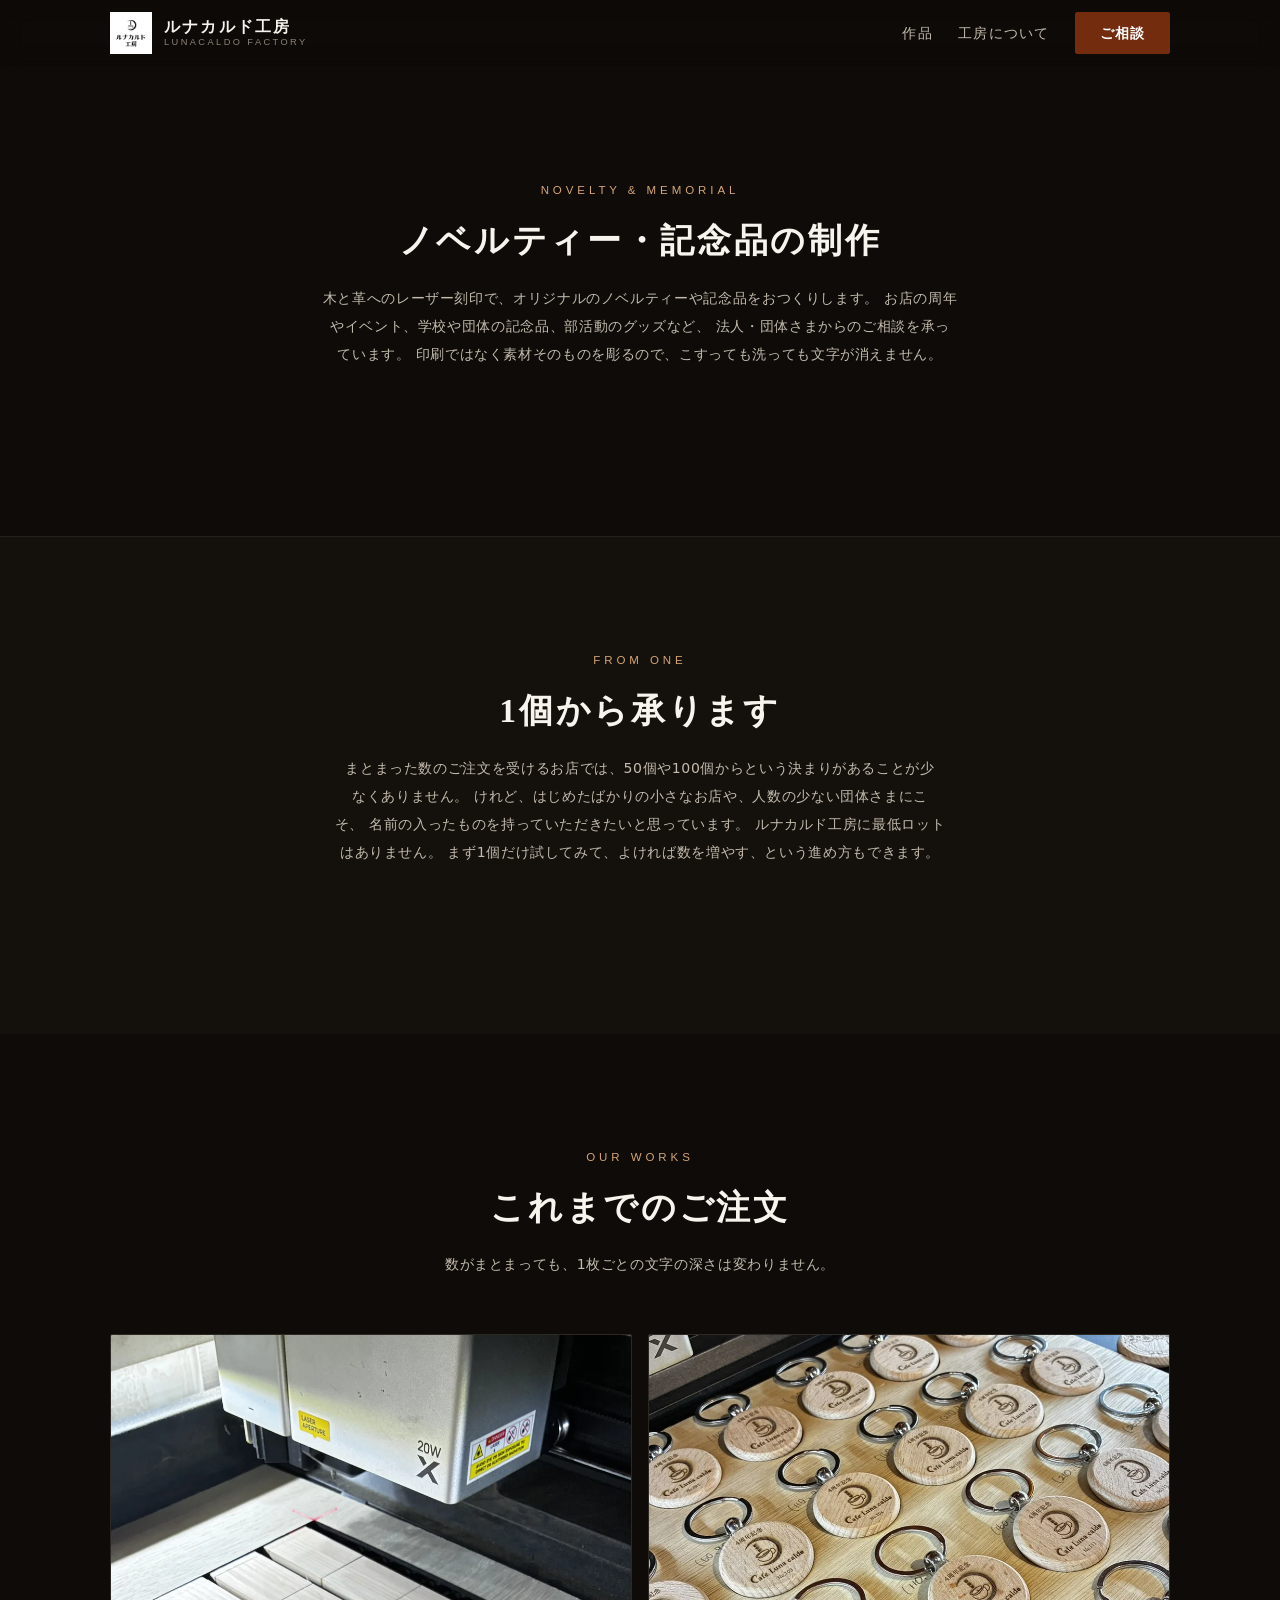
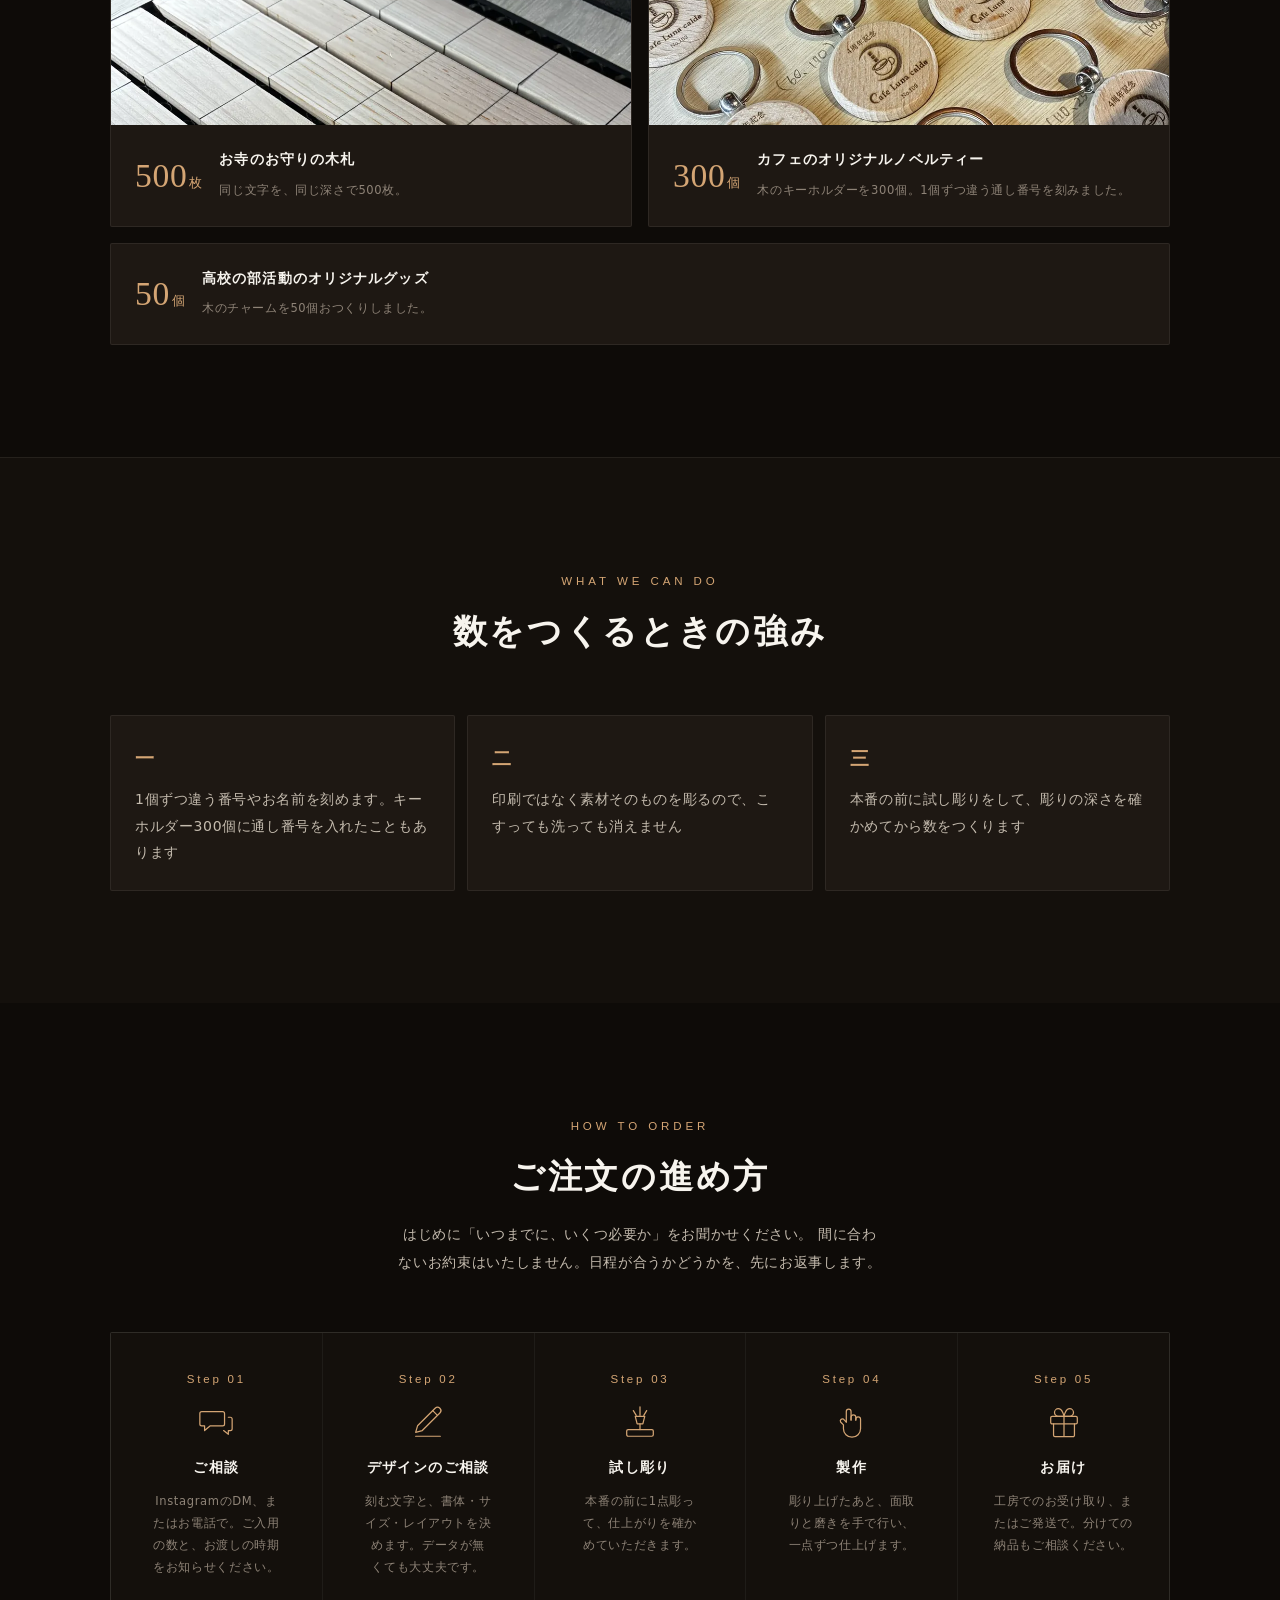
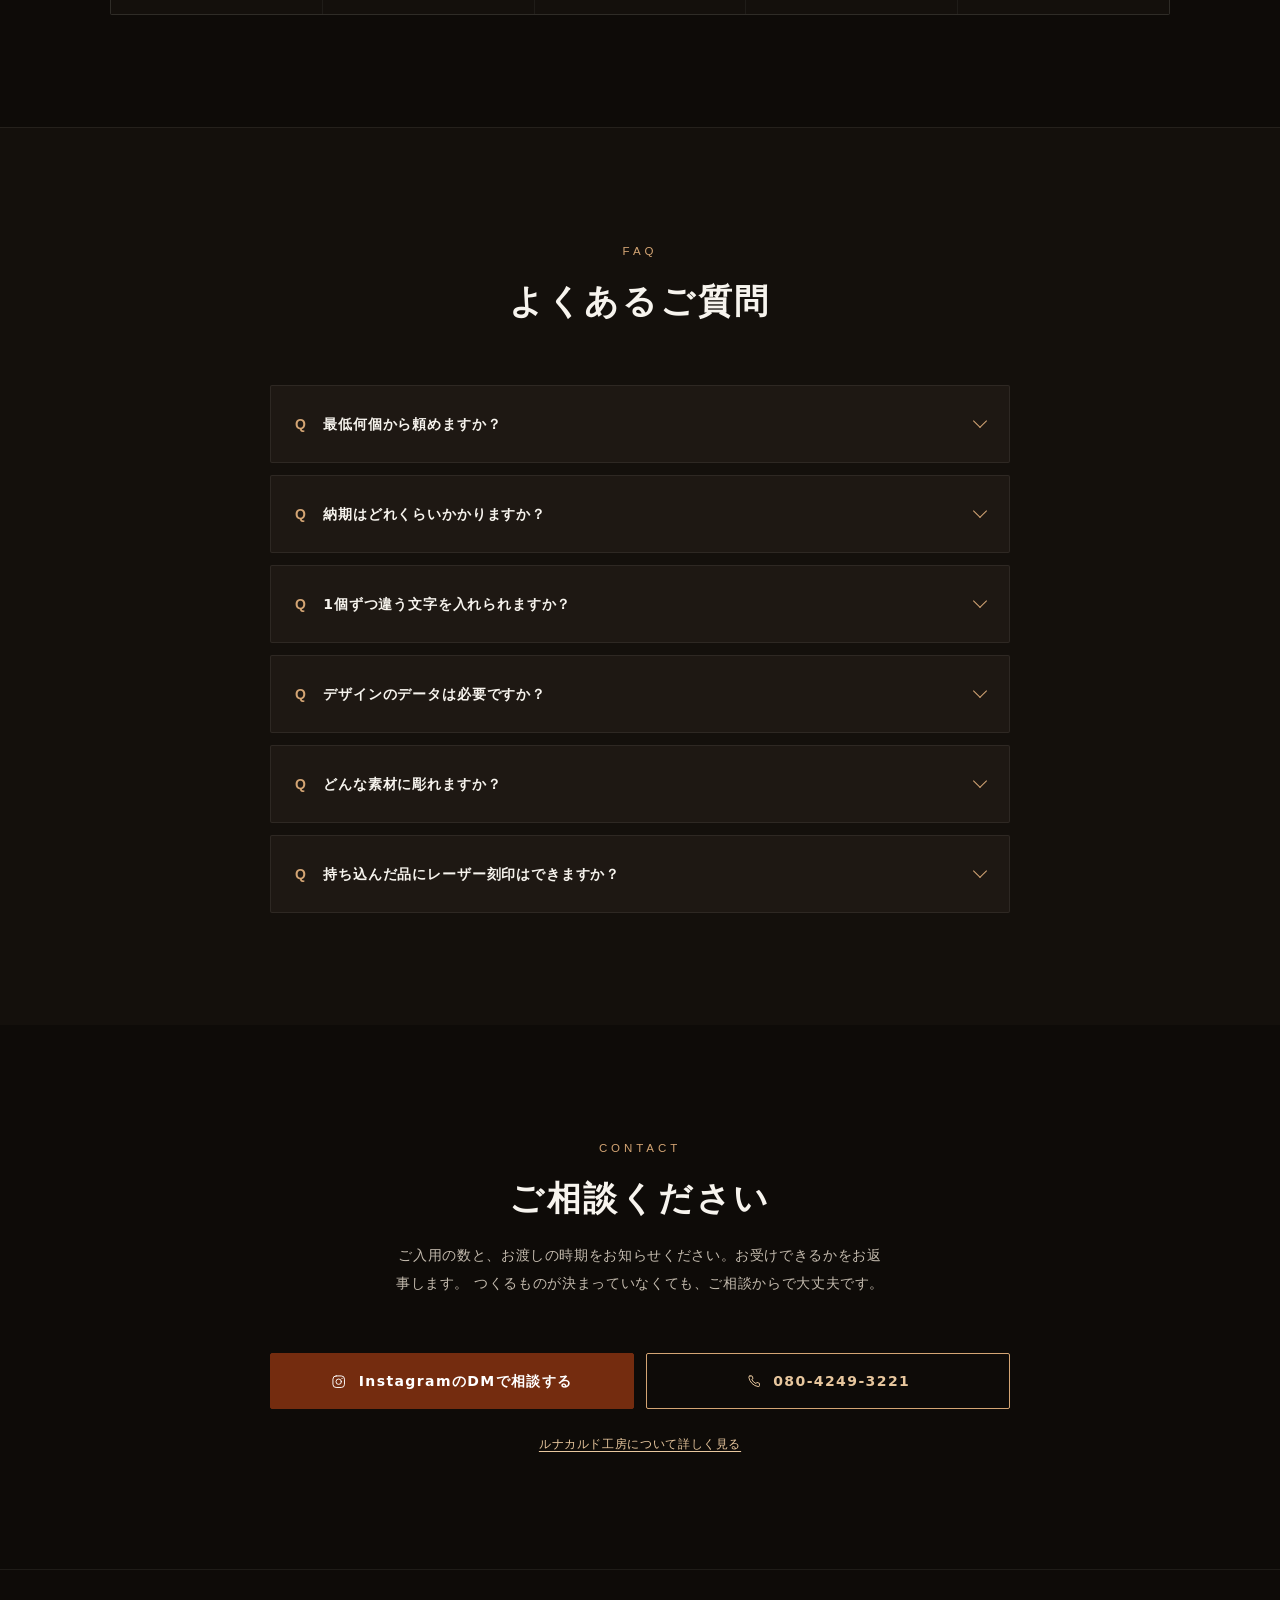
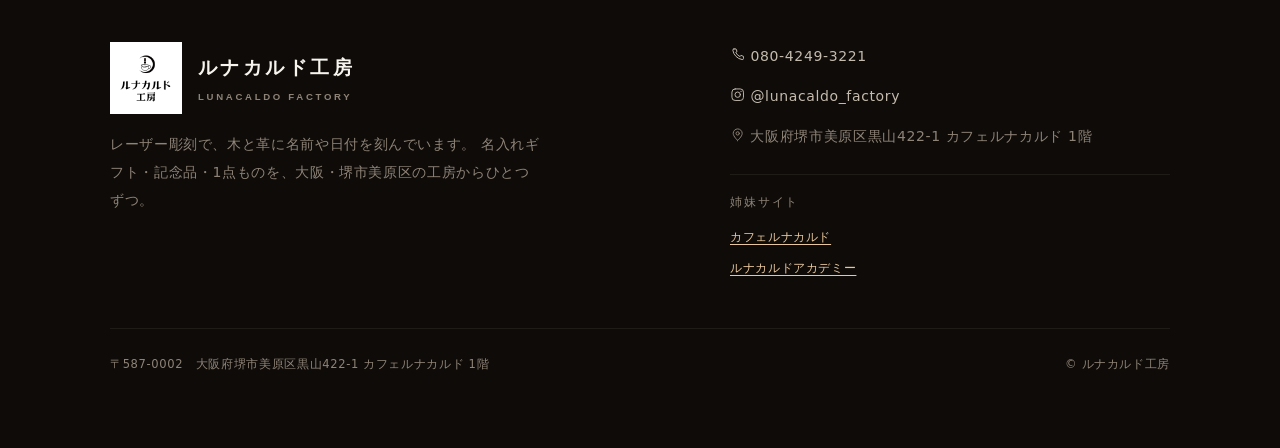
==== commit 04aec85d: "ボタンが中央に揃っていなかったのを直した ボタン列に .btns というクラスを書いていたが、これは姉妹サイト（カフェ）の クラスで、このサイトには定義が無かった。ただの div のままだったので j" ====
--- a/novelty/index.html
+++ b/novelty/index.html
@@ -9,7 +9,7 @@
 <link rel="canonical" href="https://lunacaldofactory.com/novelty/">
 <link rel="icon" href="/img/favicon.png" sizes="180x180">
 <link rel="apple-touch-icon" href="/img/favicon.png">
-<link rel="stylesheet" href="/css/style.css?v=1b6798e3">
+<link rel="stylesheet" href="/css/style.css?v=69caff7a">
 <script>
 /* JSが有効な間だけスクロール演出を有効にする。
    万一 main.js が読み込めなかったときは .js を外し、全内容を素のまま表示する。 */
@@ -379,7 +379,7 @@
       </p>
     </div>
 
-    <div class="btns reveal" data-reveal="fade" style="justify-content:center">
+    <div class="contact__actions reveal" data-reveal="fade">
       <a class="btn btn--primary" href="https://www.instagram.com/lunacaldo_factory/" target="_blank" rel="noopener">
         <svg class="btn__icon" aria-hidden="true" focusable="false"><use href="#ico-ig"/></svg>
         <span>InstagramのDMで相談する</span>
--- a/css/style.css
+++ b/css/style.css
@@ -1013,6 +1013,16 @@
   gap: var(--s-3);
   grid-template-columns: repeat(auto-fit, minmax(210px, 1fr));
 }
+/* ボタンを1〜2個だけ中央に並べる行。
+   .contact__actions は枠いっぱいに引き伸ばす格子なので、
+   単独のボタンを真ん中に置きたいときはこちらを使う */
+.actions-center {
+  display: flex;
+  flex-wrap: wrap;
+  gap: var(--s-3);
+  justify-content: center;
+}
+
 .contact__map {
   margin-top: var(--s-6);
   border: 1px solid var(--line);
